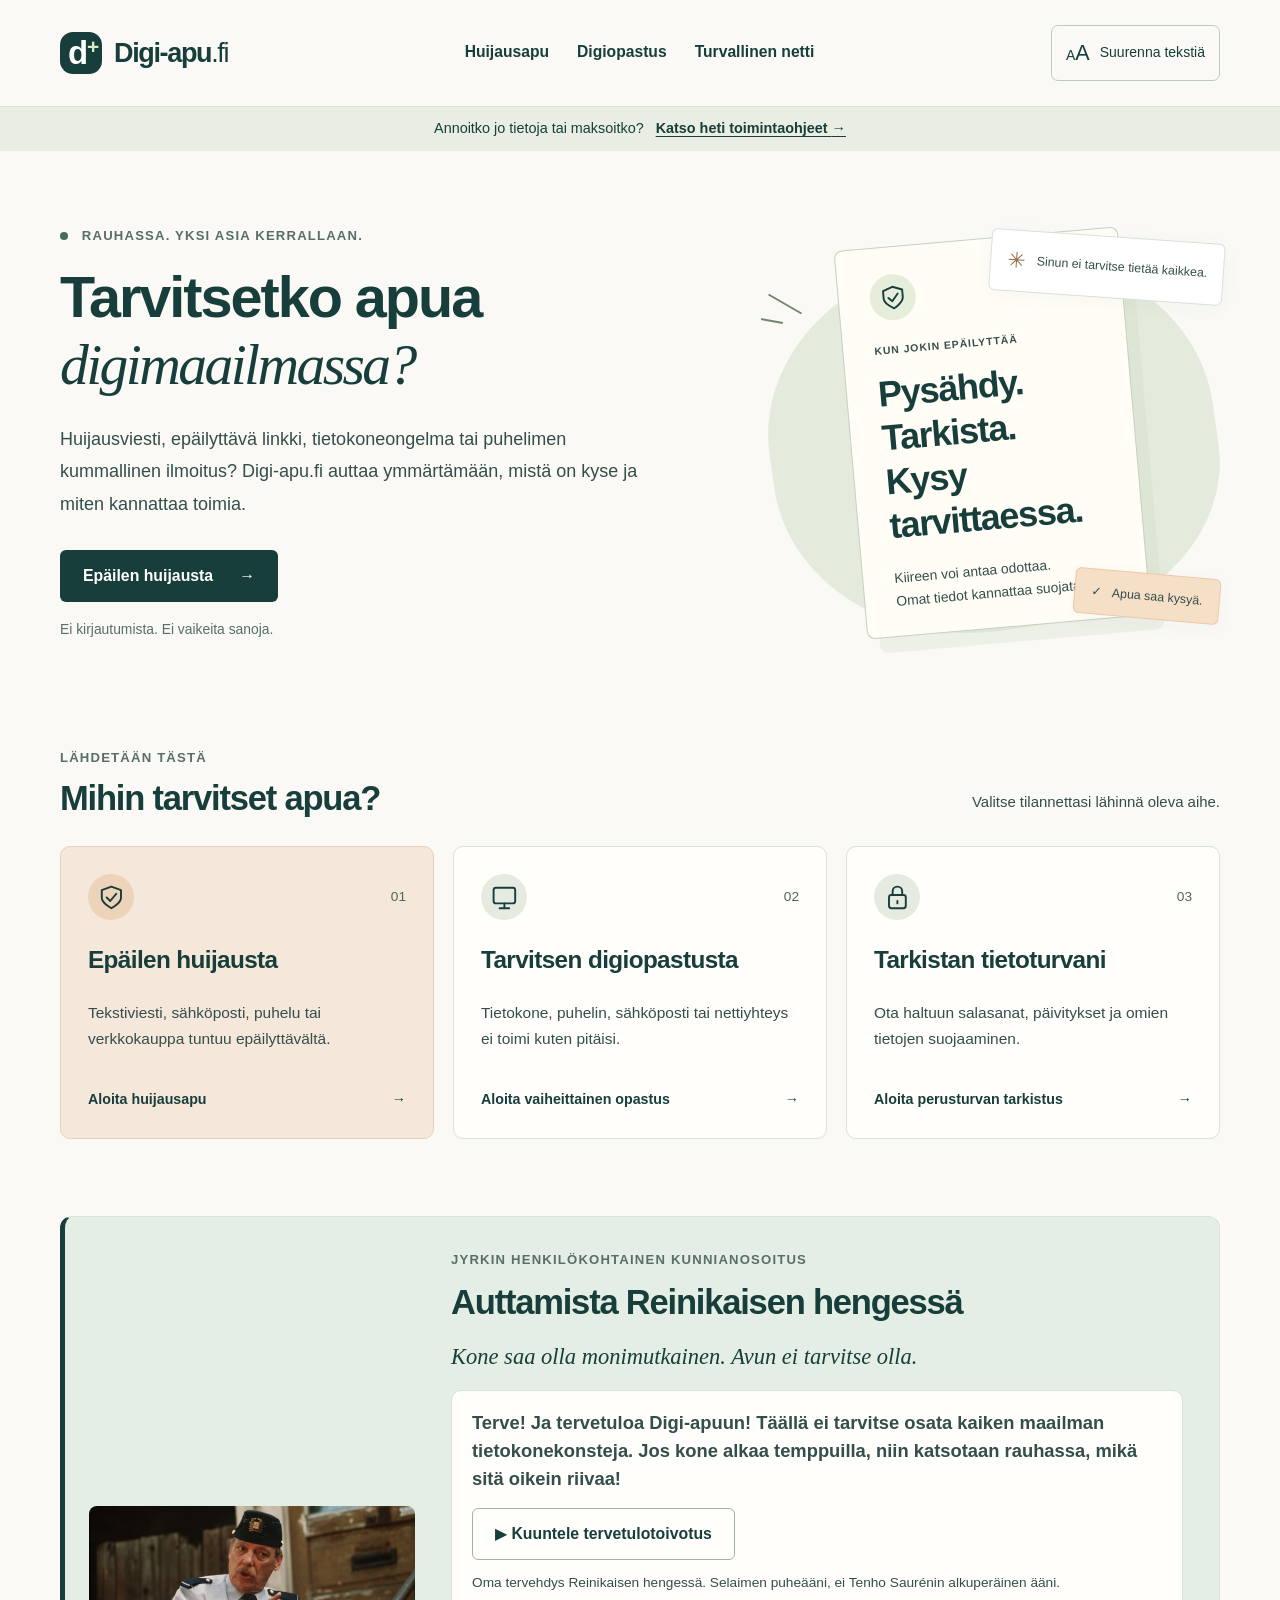
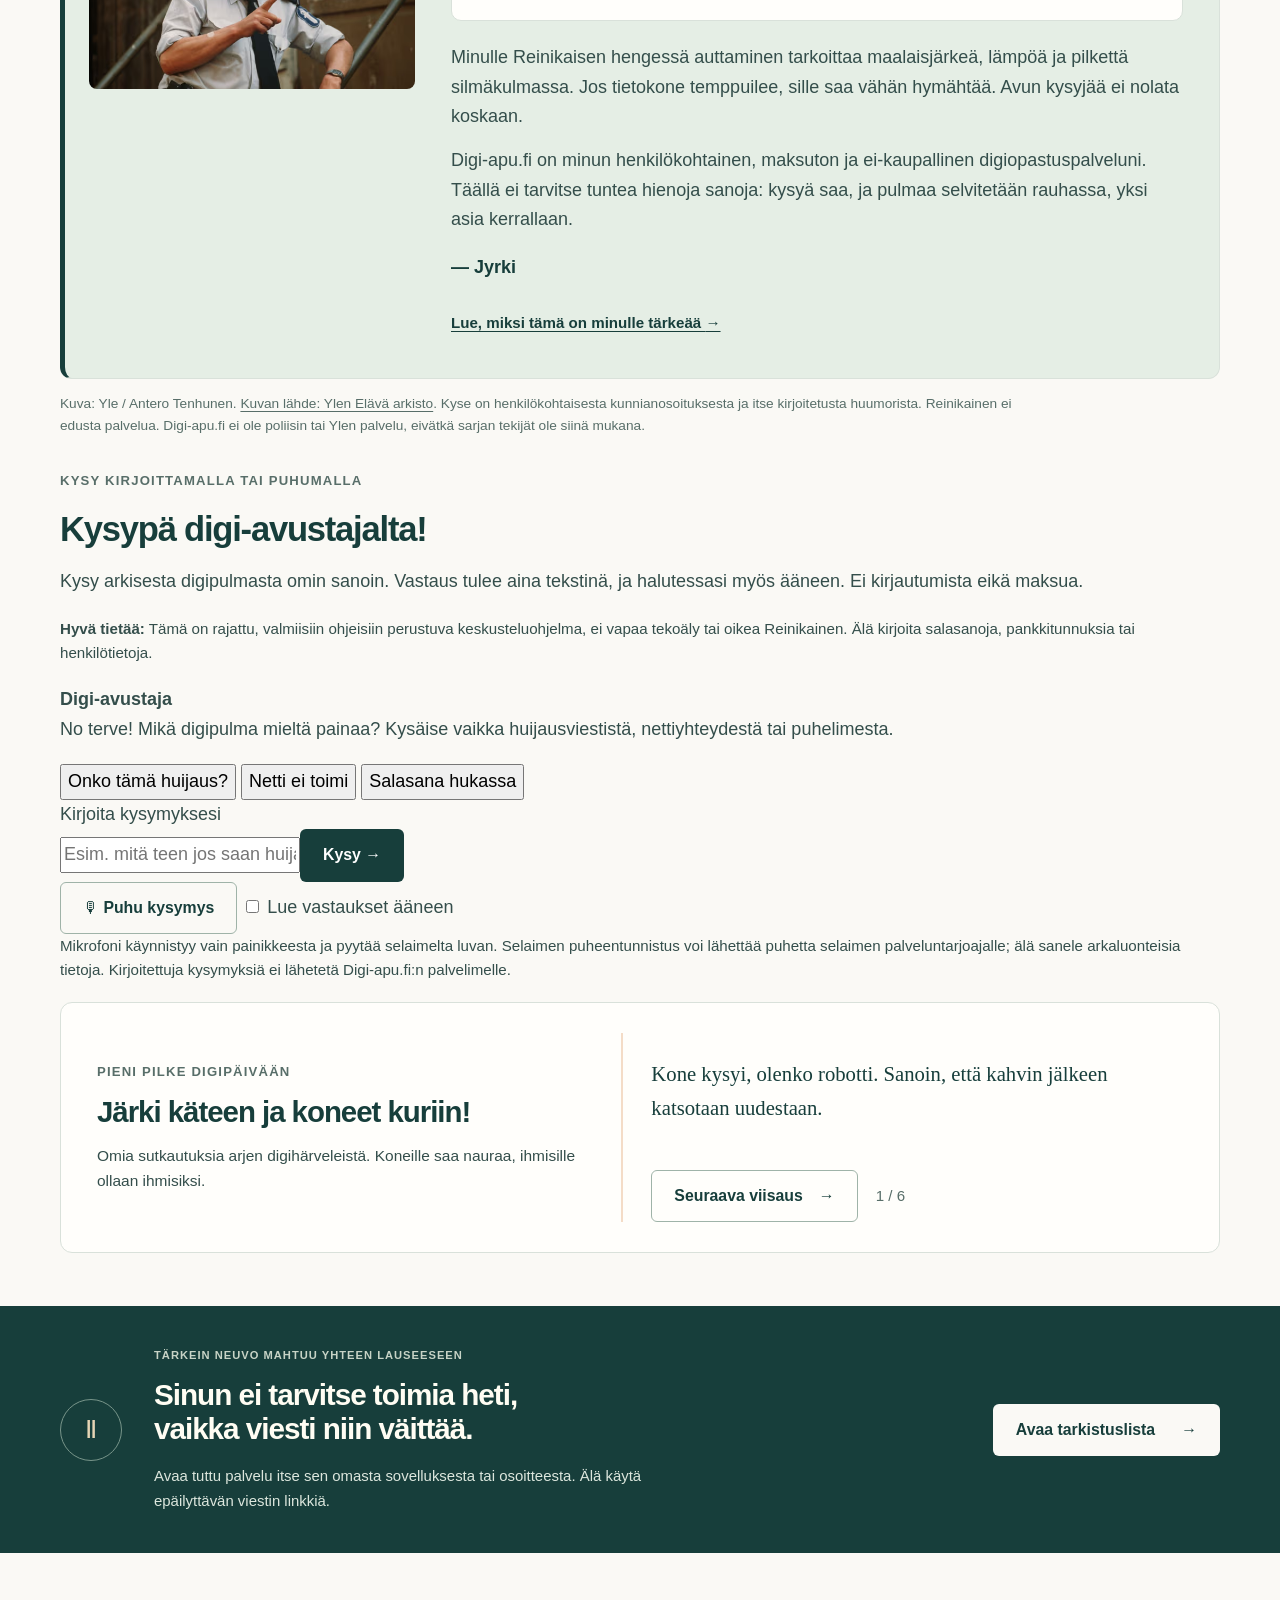
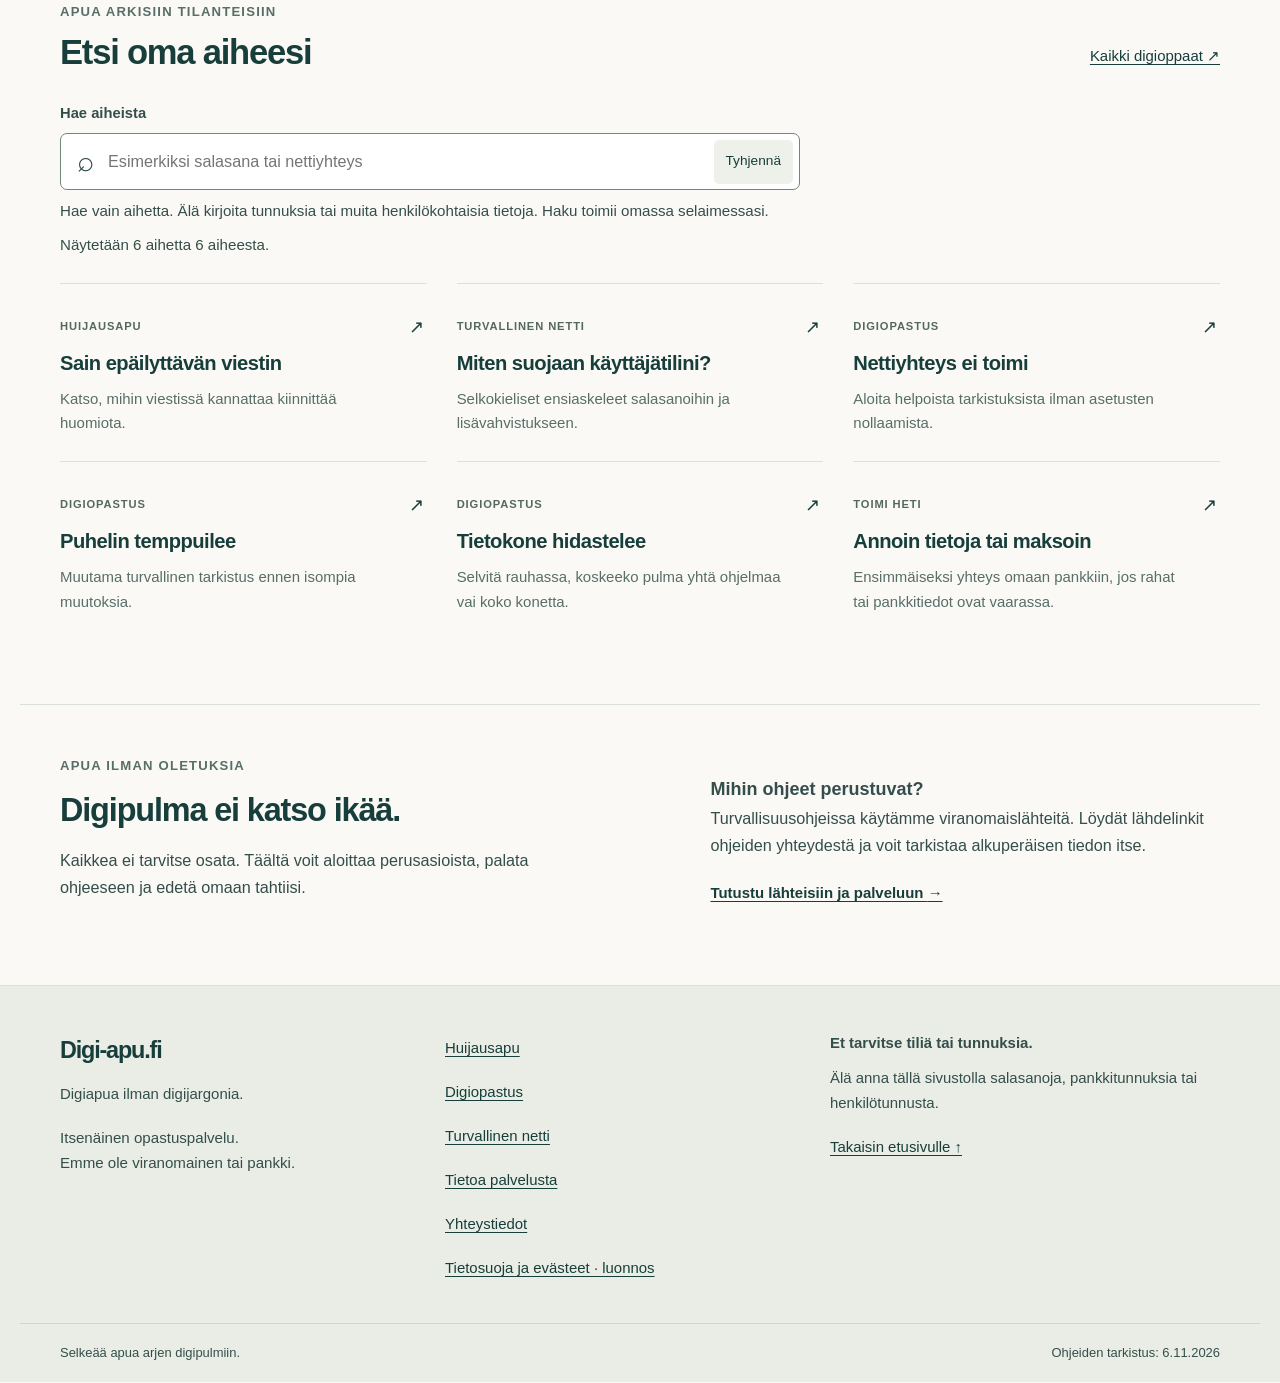
==== site/index.html @ 7b72163b "Add accessible conversation area with voice opt-in and privacy warnings" ====
<!doctype html>
<html lang="fi"><head><meta charset="utf-8"><meta name="viewport" content="width=device-width,initial-scale=1">
<title>Digiapua ilman digijargonia · Digi-apu.fi</title><meta name="description" content="Selkeää apua huijausviesteihin, tietokoneen ja puhelimen pulmiin sekä turvalliseen netinkäyttöön.">
<meta name="referrer" content="no-referrer"><link rel="icon" href="assets/favicon.svg" type="image/svg+xml">
<link rel="stylesheet" href="assets/styles.css?v=9bdbaa25be"><link rel="stylesheet" href="assets/reinikainen.css?v=3"><script src="assets/app.js?v=ad53ecd3b7" defer></script><script src="assets/wisdom.js?v=1" defer></script><script src="assets/reinikainen-voice.js?v=1" defer></script><script src="assets/reinikainen-chat.js?v=1" defer></script></head>
<body><a class="skip" href="#sisalto">Siirry sisältöön</a>
<header class="header"><div class="wrap header-inner"><a class="brand" href="index.html" aria-label="Digi-apu.fi, etusivu"><span class="brand-mark" aria-hidden="true">d<span>+</span></span><span>Digi-apu<span class="brand-domain">.fi</span></span></a><nav class="main-nav" aria-label="Päävalikko"><a href="huijausapu.html">Huijausapu</a><a href="digiopastus.html">Digiopastus</a><a href="turvallinen-netti.html">Turvallinen netti</a></nav><button class="text-size" id="text-size" type="button" aria-pressed="false" hidden><span aria-hidden="true">A<span class="big-a">A</span></span> Suurenna tekstiä</button></div></header>
<div class="urgent"><div class="wrap">Annoitko jo tietoja tai maksoitko? <a href="huijausapu.html#jo-tapahtui">Katso heti toimintaohjeet <span aria-hidden="true">→</span></a></div></div>
<main id="sisalto" tabindex="-1"><section class="hero wrap"><div class="hero-copy"><p class="eyebrow"><span class="dot"></span> Rauhassa. Yksi asia kerrallaan.</p><h1>Tarvitsetko apua<br><span>digimaailmassa?</span></h1><p class="lead">Huijausviesti, epäilyttävä linkki, tietokoneongelma tai puhelimen kummallinen ilmoitus? Digi-apu.fi auttaa ymmärtämään, mistä on kyse ja miten kannattaa toimia.</p><a class="button primary" href="huijausapu.html#opastus">Epäilen huijausta <span aria-hidden="true">→</span></a><p class="hero-foot">Ei kirjautumista. Ei vaikeita sanoja.</p></div><aside class="hero-art" aria-label="Kolme muistettavaa asiaa epäilyttävässä tilanteessa"><span class="art-line line-one" aria-hidden="true"></span><span class="art-line line-two" aria-hidden="true"></span><div class="note-top"><span class="note-icon" aria-hidden="true">✳</span> Sinun ei tarvitse tietää kaikkea.</div><div class="calm-card"><span class="circle-icon"><svg aria-hidden="true" viewBox="0 0 24 24" fill="none" stroke="currentColor" stroke-width="1.6" stroke-linecap="round" stroke-linejoin="round"><path d="M12 3 4 6v6c0 5 8 9 8 9s8-4 8-9V6l-8-3Z"/><path d="m8 12 3 3 5-6"/></svg></span><p class="small caps">Kun jokin epäilyttää</p><h2>Pysähdy.<br>Tarkista.<br>Kysy tarvittaessa.</h2><p>Kiireen voi antaa odottaa.<br>Omat tiedot kannattaa suojata.</p></div><div class="note-bottom"><span aria-hidden="true">✓</span> Apua saa kysyä.</div></aside></section>
<section class="section wrap" aria-labelledby="mista"><div class="section-heading"><div><p class="eyebrow">Lähdetään tästä</p><h2 id="mista">Mihin tarvitset apua?</h2></div><p>Valitse tilannettasi lähinnä oleva aihe.</p></div><div class="paths">
<a class="path path-scam" href="huijausapu.html#opastus"><div class="path-top"><span class="path-icon"><svg aria-hidden="true" viewBox="0 0 24 24" fill="none" stroke="currentColor" stroke-width="1.6" stroke-linecap="round" stroke-linejoin="round"><path d="M12 3 4 6v6c0 5 8 9 8 9s8-4 8-9V6l-8-3Z"/><path d="m8 12 3 3 5-6"/></svg></span><span class="path-number">01</span></div><h3>Epäilen huijausta</h3><p>Tekstiviesti, sähköposti, puhelu tai verkkokauppa tuntuu epäilyttävältä.</p><span class="path-link">Aloita huijausapu <span aria-hidden="true">→</span></span></a>
<a class="path" href="digiopastus.html#opastus"><div class="path-top"><span class="path-icon"><svg aria-hidden="true" viewBox="0 0 24 24" fill="none" stroke="currentColor" stroke-width="1.6" stroke-linecap="round" stroke-linejoin="round"><rect x="3" y="4" width="18" height="13" rx="2"/><path d="M8 21h8m-4-4v4"/></svg></span><span class="path-number">02</span></div><h3>Tarvitsen digiopastusta</h3><p>Tietokone, puhelin, sähköposti tai nettiyhteys ei toimi kuten pitäisi.</p><span class="path-link">Aloita vaiheittainen opastus <span aria-hidden="true">→</span></span></a>
<a class="path" href="turvallinen-netti.html#opastus"><div class="path-top"><span class="path-icon"><svg aria-hidden="true" viewBox="0 0 24 24" fill="none" stroke="currentColor" stroke-width="1.6" stroke-linecap="round" stroke-linejoin="round"><rect x="5" y="10" width="14" height="11" rx="2"/><path d="M8 10V7a4 4 0 0 1 8 0v3m-4 5v2"/></svg></span><span class="path-number">03</span></div><h3>Tarkistan tietoturvani</h3><p>Ota haltuun salasanat, päivitykset ja omien tietojen suojaaminen.</p><span class="path-link">Aloita perusturvan tarkistus <span aria-hidden="true">→</span></span></a></div></section>
<section class="wrap tribute" id="reinikainen" aria-labelledby="reinikainen-kortti">
<div class="tribute-card"><a class="tribute-photo" href="tietoa.html#reinikaisen-hengessa"><img src="assets/reinikainen.avif" alt="Tenho Saurén konstaapeli Reinikaisena poliisiasussa." width="720" height="404" loading="lazy" decoding="async"></a><div class="tribute-copy">
<p class="eyebrow">Jyrkin henkilökohtainen kunnianosoitus</p>
<h2 id="reinikainen-kortti">Auttamista Reinikaisen hengessä</h2>
<p class="tribute-lead">Kone saa olla monimutkainen. Avun ei tarvitse olla.</p>
<div class="tribute-voice" aria-label="Tervetulotoivotuksen kuuntelu">
<p class="tribute-voice-script" id="reinikainen-tervetuloa-teksti">Terve! Ja tervetuloa Digi-apuun! Täällä ei tarvitse osata kaiken maailman tietokonekonsteja. Jos kone alkaa temppuilla, niin katsotaan rauhassa, mikä sitä oikein riivaa!</p>
<div class="tribute-voice-controls"><button class="button secondary" id="reinikainen-voice-toggle" type="button">▶ Kuuntele tervetulotoivotus</button><label class="tribute-voice-choice" id="reinikainen-voice-choice-label" for="reinikainen-voice-choice" hidden>Ääni <select id="reinikainen-voice-choice" aria-label="Valitse suomenkielinen ääni"></select></label></div>
<p class="small" id="reinikainen-voice-note">Oma tervehdys Reinikaisen hengessä. Selaimen puheääni, ei Tenho Saurénin alkuperäinen ääni.</p>
<p class="small" id="reinikainen-voice-status" role="status" aria-live="polite"></p>
</div>
<p>Minulle Reinikaisen hengessä auttaminen tarkoittaa maalaisjärkeä, lämpöä ja pilkettä silmäkulmassa. Jos tietokone temppuilee, sille saa vähän hymähtää. Avun kysyjää ei nolata koskaan.</p>
<p>Digi-apu.fi on minun henkilökohtainen, maksuton ja ei-kaupallinen digiopastuspalveluni. Täällä ei tarvitse tuntea hienoja sanoja: kysyä saa, ja pulmaa selvitetään rauhassa, yksi asia kerrallaan.</p>
<p class="tribute-signature">— Jyrki</p>
<a class="tribute-link" href="tietoa.html#reinikaisen-hengessa">Lue, miksi tämä on minulle tärkeää <span aria-hidden="true">→</span></a>
</div></div>
<p class="tribute-credit">Kuva: Yle / Antero Tenhunen. <a href="https://yle.fi/a/20-272660" rel="noreferrer">Kuvan lähde: Ylen Elävä arkisto</a>. Kyse on henkilökohtaisesta kunnianosoituksesta ja itse kirjoitetusta huumorista. Reinikainen ei edusta palvelua. Digi-apu.fi ei ole poliisin tai Ylen palvelu, eivätkä sarjan tekijät ole siinä mukana.</p>
</section>
<section class="wrap reinikainen-chat-section" id="reinikainen-chat" aria-labelledby="reinikainen-chat-title">
<div class="reinikainen-chat-card">
<p class="eyebrow">Kysy kirjoittamalla tai puhumalla</p>
<h2 id="reinikainen-chat-title">Kysypä digi-avustajalta!</h2>
<p>Kysy arkisesta digipulmasta omin sanoin. Vastaus tulee aina tekstinä, ja halutessasi myös ääneen. Ei kirjautumista eikä maksua.</p>
<p class="small"><strong>Hyvä tietää:</strong> Tämä on rajattu, valmiisiin ohjeisiin perustuva keskusteluohjelma, ei vapaa tekoäly tai oikea Reinikainen. Älä kirjoita salasanoja, pankkitunnuksia tai henkilötietoja.</p>
<div class="reinikainen-chat-log" id="reinikainen-chat-log" role="log" aria-label="Keskustelu" aria-live="polite" aria-relevant="additions text">
<div class="reinikainen-chat-message helper"><strong>Digi-avustaja</strong><p>No terve! Mikä digipulma mieltä painaa? Kysäise vaikka huijausviestistä, nettiyhteydestä tai puhelimesta.</p></div>
</div>
<div class="reinikainen-chat-examples" aria-label="Esimerkkikysymykset">
<button type="button" data-reinikainen-example="Onko tämä Digi-apu huijaus?">Onko tämä huijaus?</button>
<button type="button" data-reinikainen-example="Netti ei toimi">Netti ei toimi</button>
<button type="button" data-reinikainen-example="Unohdin salasanani">Salasana hukassa</button>
</div>
<form class="reinikainen-chat-form">
<label for="reinikainen-chat-input">Kirjoita kysymyksesi</label>
<div class="reinikainen-chat-input-row"><input id="reinikainen-chat-input" type="text" maxlength="300" autocomplete="off" placeholder="Esim. mitä teen jos saan huijausviestin?" required><button type="submit" class="button primary">Kysy →</button></div>
</form>
<div class="reinikainen-chat-settings">
<button id="reinikainen-chat-mic" class="button secondary" type="button" hidden>🎙 Puhu kysymys</button>
<label><input id="reinikainen-chat-voice" type="checkbox"> Lue vastaukset ääneen</label>
</div>
<p class="small">Mikrofoni käynnistyy vain painikkeesta ja pyytää selaimelta luvan. Selaimen puheentunnistus voi lähettää puhetta selaimen palveluntarjoajalle; älä sanele arkaluonteisia tietoja. Kirjoitettuja kysymyksiä ei lähetetä Digi-apu.fi:n palvelimelle.</p>
<p class="small" id="reinikainen-chat-status" role="status" aria-live="polite"></p>
</div></section>
<section class="wrap wisdom" aria-labelledby="viisaus-otsikko">
<div class="wisdom-card"><div class="wisdom-intro"><p class="eyebrow">Pieni pilke digipäivään</p>
<h2 id="viisaus-otsikko">Järki käteen ja koneet kuriin!</h2>
<p>Omia sutkautuksia arjen digihärveleistä. Koneille saa nauraa, ihmisille ollaan ihmisiksi.</p></div>
<div class="wisdom-content"><div class="wisdom-quote" aria-live="polite" aria-atomic="true"><p id="it-wisdom">Kone kysyi, olenko robotti. Sanoin, että kahvin jälkeen katsotaan uudestaan.</p></div>
<div class="wisdom-controls"><button class="button secondary" id="next-wisdom" type="button" hidden>Seuraava viisaus <span aria-hidden="true">→</span></button><span class="small" id="wisdom-count" aria-hidden="true" hidden></span></div>
</div></div></section>
<section class="pause-band"><div class="wrap pause-inner"><div class="pause-symbol" aria-hidden="true">Ⅱ</div><div><p class="eyebrow">Tärkein neuvo mahtuu yhteen lauseeseen</p><h2>Sinun ei tarvitse toimia heti,<br>vaikka viesti niin väittää.</h2><p>Avaa tuttu palvelu itse sen omasta sovelluksesta tai osoitteesta. Älä käytä epäilyttävän viestin linkkiä.</p></div><a href="huijausapu.html#tarkistuslista" class="button light">Avaa tarkistuslista <span aria-hidden="true">→</span></a></div></section>
<section class="section wrap" aria-labelledby="aihehaku"><div class="section-heading"><div><p class="eyebrow">Apua arkisiin tilanteisiin</p><h2 id="aihehaku">Etsi oma aiheesi</h2></div><a href="digiopastus.html#opastus">Kaikki digioppaat <span aria-hidden="true">↗</span></a></div><div class="topic-search" hidden><label for="topic-search">Hae aiheista</label><div class="search-line"><span aria-hidden="true">⌕</span><input id="topic-search" type="search" maxlength="80" placeholder="Esimerkiksi salasana tai nettiyhteys" autocomplete="off" aria-describedby="search-help"><button id="clear-search" type="button">Tyhjennä</button></div><p id="search-help" class="small">Hae vain aihetta. Älä kirjoita tunnuksia tai muita henkilökohtaisia tietoja. Haku toimii omassa selaimessasi.</p><p id="search-status" role="status" class="small"></p></div><div class="topic-grid" id="topics">
<a class="topic" data-keywords="huijaus tekstiviesti sms paketti posti sähköposti linkki pankki" href="huijausapu.html#viestit"><span class="topic-tag">Huijausapu</span><h3>Sain epäilyttävän viestin</h3><p>Katso, mihin viestissä kannattaa kiinnittää huomiota.</p><span aria-hidden="true">↗</span></a>
<a class="topic" data-keywords="salasana salasanoja tunnus kirjautuminen salasanojen kaksivaiheinen" href="turvallinen-netti.html#salasanat"><span class="topic-tag">Turvallinen netti</span><h3>Miten suojaan käyttäjätilini?</h3><p>Selkokieliset ensiaskeleet salasanoihin ja lisävahvistukseen.</p><span aria-hidden="true">↗</span></a>
<a class="topic" data-keywords="netti wifi wlan reititin internet yhteys yhteydet" href="digiopastus.html#netti"><span class="topic-tag">Digiopastus</span><h3>Nettiyhteys ei toimi</h3><p>Aloita helpoista tarkistuksista ilman asetusten nollaamista.</p><span aria-hidden="true">↗</span></a>
<a class="topic" data-keywords="android puhelin kännykkä akku ilmoitus ilmoitukset" href="digiopastus.html#android"><span class="topic-tag">Digiopastus</span><h3>Puhelin temppuilee</h3><p>Muutama turvallinen tarkistus ennen isompia muutoksia.</p><span aria-hidden="true">↗</span></a>
<a class="topic" data-keywords="windows tietokone kannettava hidas jumissa ongelma" href="digiopastus.html#windows"><span class="topic-tag">Digiopastus</span><h3>Tietokone hidastelee</h3><p>Selvitä rauhassa, koskeeko pulma yhtä ohjelmaa vai koko konetta.</p><span aria-hidden="true">↗</span></a>
<a class="topic" data-keywords="huijattu uhri maksu rahat pankkitunnukset rikosilmoitus" href="huijausapu.html#jo-tapahtui"><span class="topic-tag">Toimi heti</span><h3>Annoin tietoja tai maksoin</h3><p>Ensimmäiseksi yhteys omaan pankkiin, jos rahat tai pankkitiedot ovat vaarassa.</p><span aria-hidden="true">↗</span></a></div><div id="no-results" class="empty" hidden><h3>Aihetta ei löytynyt.</h3><p>Kokeile lyhyempää sanaa, kuten ”netti”, tai <a href="digiopastus.html#opastus">selaa digioppaita</a>.</p></div></section>
<section class="wrap reassurance"><div><span class="eyebrow">Apua ilman oletuksia</span><h2>Digipulma ei katso ikää.</h2><p>Kaikkea ei tarvitse osata. Täältä voit aloittaa perusasioista, palata ohjeeseen ja edetä omaan tahtiisi.</p></div><div><strong>Mihin ohjeet perustuvat?</strong><p>Turvallisuusohjeissa käytämme viranomaislähteitä. Löydät lähdelinkit ohjeiden yhteydestä ja voit tarkistaa alkuperäisen tiedon itse.</p><a href="tietoa.html#lahteet">Tutustu lähteisiin ja palveluun <span aria-hidden="true">→</span></a></div></section></main>
<footer class="footer"><div class="wrap footer-grid"><div><a class="brand footer-brand" href="index.html">Digi-apu.fi</a><p>Digiapua ilman digijargonia.</p><p class="small">Itsenäinen opastuspalvelu.<br>Emme ole viranomainen tai pankki.</p></div><nav aria-label="Alatunniste"><a href="huijausapu.html">Huijausapu</a><a href="digiopastus.html">Digiopastus</a><a href="turvallinen-netti.html">Turvallinen netti</a><a href="tietoa.html">Tietoa palvelusta</a><a href="yhteystiedot.html">Yhteystiedot</a><a href="tietosuoja.html">Tietosuoja ja evästeet · luonnos</a></nav><div class="footer-note"><strong>Et tarvitse tiliä tai tunnuksia.</strong><p>Älä anna tällä sivustolla salasanoja, pankkitunnuksia tai henkilötunnusta.</p><a href="index.html">Takaisin etusivulle ↑</a></div></div><div class="wrap footer-bottom">Selkeää apua arjen digipulmiin. <span>Ohjeiden tarkistus: 6.11.2026</span></div></footer>
<p class="sr-only" id="size-status" role="status"></p></body></html>
---- site/assets/styles.css ----
/* Local assets only. No web fonts, trackers or external stylesheets. */
:root{--ink:#173e3b;--text:#344e4b;--muted:#586e69;--paper:#faf9f5;--white:#fff;--line:#d9e1da;--mint:#e5eee5;--orange:#f4dcc7;--focus:#a44215;font-family:"Segoe UI",Arial,sans-serif;color:var(--text);background:var(--paper);font-size:18px;line-height:1.65;font-synthesis:none}
*{box-sizing:border-box}body{margin:0}a{color:var(--ink);text-underline-offset:.22em}a:hover{text-decoration-thickness:2px}button,input{font:inherit}button,a,input,summary{-webkit-tap-highlight-color:transparent}button{cursor:pointer}button:disabled{cursor:default}svg{width:1.6rem;height:1.6rem;vertical-align:middle}h1,h2,h3,p{margin-top:0}h1,h2,h3{color:var(--ink);line-height:1.15;letter-spacing:-.035em}h1{font-size:clamp(2.5rem,4.5vw,3.7rem);font-weight:650;margin-bottom:1.4rem}h2{font-size:clamp(1.65rem,2.7vw,2.25rem);font-weight:630;margin-bottom:1rem}h3{font-size:1.28rem;font-weight:650;letter-spacing:-.025em}p{margin-bottom:1.1rem}li+li{margin-top:.65rem}ol,ul{padding-left:1.4rem}strong{font-weight:650}[hidden]{display:none!important}.wrap{max-width:1240px;margin-inline:auto;padding-inline:40px}.small{font-size:.84rem;line-height:1.6}.sr-only{position:absolute!important;width:1px;height:1px;overflow:hidden;clip-path:inset(50%);white-space:nowrap}.skip{position:fixed;left:20px;top:-120px;z-index:20;padding:12px 24px;background:var(--ink);color:white}.skip:focus{top:12px}:focus-visible{outline:3px solid var(--focus);outline-offset:5px;border-radius:3px}.header{background:var(--paper);border-bottom:1px solid var(--line)}.header-inner{min-height:106px;display:flex;align-items:center;justify-content:space-between;gap:28px}.brand{display:inline-flex;align-items:center;gap:12px;color:var(--ink);text-decoration:none;white-space:nowrap;font-size:1.5rem;letter-spacing:-.05em;font-weight:750}.brand-domain{font-weight:450}.brand-mark{width:42px;height:42px;display:grid;place-items:center;background:var(--ink);color:white;font-size:33px;line-height:1;border-radius:13px;position:relative;padding-right:7px}.brand-mark span{position:absolute;right:4px;top:4px;font-size:21px;color:#d9e9c4}.main-nav{display:flex;gap:28px;align-items:center}.main-nav a{font-size:.87rem;font-weight:600;text-decoration:none;padding:12px 0;border-bottom:2px solid transparent}.main-nav a:hover,.main-nav a[aria-current]{border-color:var(--ink)}.text-size{display:inline-flex;align-items:center;gap:10px;color:var(--ink);border:1px solid #bccbc2;background:transparent;border-radius:7px;padding:9px 14px;font-size:.78rem;min-height:46px;white-space:nowrap}.big-a{font-size:1.2rem}.text-size[aria-pressed=true]{background:var(--mint);border-color:var(--ink)}.urgent{background:#e9ede3;color:var(--ink);font-size:.8rem;padding:10px 0;text-align:center}.urgent a{font-weight:650;margin-left:8px}.hero{display:grid;grid-template-columns:1.4fr 1fr;gap:70px;align-items:center;padding-top:74px;padding-bottom:58px}.eyebrow{font-size:.73rem;letter-spacing:.09em;text-transform:uppercase;font-weight:700;color:var(--muted);margin-bottom:18px}.dot{display:inline-block;width:8px;height:8px;border-radius:50%;background:#47705a;margin-right:9px}.hero h1 span{font-family:Georgia,"Times New Roman",serif;font-weight:400;font-style:italic;letter-spacing:-.045em}.lead{font-size:1.06rem;max-width:650px;line-height:1.8}.hero .lead{font-size:1rem;max-width:590px}.button{display:inline-flex;align-items:center;justify-content:center;gap:26px;padding:14px 22px;min-height:52px;border-radius:6px;text-decoration:none;font-size:.88rem;font-weight:650;border:1px solid transparent;line-height:1.4}.primary{background:var(--ink);color:white}.primary:hover{background:#28524c}.secondary{background:transparent;color:var(--ink);border-color:#9fb3a8}.secondary:hover{background:var(--mint)}.light{background:var(--paper);color:var(--ink)}.hero .button{margin-top:10px}.hero-foot{font-size:.77rem;color:var(--muted);margin:16px 0 0}.hero-art{position:relative;min-height:410px;display:flex;align-items:center;justify-content:center}.hero-art:before{content:"";position:absolute;inset:26px 4px 8px;background:#e4ebdc;border-radius:45% 48% 41% 46%;transform:rotate(-8deg)}.calm-card{position:relative;width:285px;border:1px solid #c5d1c2;background:#fffdf5;padding:27px 31px 24px;border-radius:8px;transform:rotate(-5deg);box-shadow:12px 15px 0 #cbd8c34a}.calm-card h2{font-size:2rem;letter-spacing:-.035em;line-height:1.23;margin-bottom:18px}.calm-card p:last-child{font-size:.77rem;margin-bottom:0}.circle-icon{display:grid;place-items:center;width:46px;height:46px;border-radius:50%;background:#e6eddb;color:var(--ink);margin-bottom:22px}.caps{text-transform:uppercase;letter-spacing:.09em;font-size:.58rem;font-weight:700;margin-bottom:12px}.note-top,.note-bottom{position:absolute;z-index:2;border-radius:6px;padding:12px 16px;background:white;border:1px solid var(--line);font-size:.69rem;box-shadow:0 4px 20px #173e3b08}.note-top{top:8px;right:-4px;transform:rotate(4deg)}.note-icon{color:#997047;font-size:1.2rem;vertical-align:middle;margin-right:8px}.note-bottom{right:0;bottom:18px;background:#f5dfc6;transform:rotate(5deg);border-color:#ebc9a8}.note-bottom span{margin-right:8px}.art-line{position:absolute;width:38px;border-top:2px solid #72866c;z-index:2}.line-one{left:0;top:75px;transform:rotate(30deg)}.line-two{left:-5px;top:92px;transform:rotate(10deg);width:22px}.section{padding-block:48px 65px}.section-heading{display:flex;justify-content:space-between;align-items:flex-end;gap:30px;margin-bottom:28px}.section-heading .eyebrow{margin-bottom:10px}.section-heading h2{margin:0}.section-heading>p,.section-heading>a{font-size:.83rem;margin:0 0 4px}.paths{display:grid;grid-template-columns:repeat(3,minmax(0,1fr));gap:19px}.path{border:1px solid var(--line);border-radius:10px;background:#fffefb;display:flex;flex-direction:column;padding:27px;text-decoration:none;transition:background .15s}.path:hover{background:#eef1e9}.path-scam{background:#f5e7da;border-color:#e7d1be}.path-scam:hover{background:#f0ddcb}.path-top{display:flex;align-items:center;justify-content:space-between;margin-bottom:25px}.path-icon{width:46px;height:46px;border-radius:50%;background:#e5ebe1;display:grid;place-items:center}.path-scam .path-icon{background:#edd3ba}.path-number{color:#66756b;font-size:.76rem;font-variant-numeric:tabular-nums}.path h3{font-size:1.35rem;max-width:280px;line-height:1.25}.path p{font-size:.86rem;color:var(--text);line-height:1.7}.path-link{display:flex;justify-content:space-between;align-items:center;gap:12px;font-size:.79rem;font-weight:650;margin-top:auto;padding-top:15px}.pause-band{background:var(--ink);color:#dce6dd;margin-top:5px}.pause-inner{display:flex;align-items:center;gap:32px;padding-block:40px}.pause-symbol{border:1px solid #78958a;border-radius:50%;width:62px;height:62px;display:grid;place-items:center;flex-shrink:0;font-size:1.4rem;color:#e6d5b5}.pause-inner h2{font-size:1.65rem;color:#fffdf3}.pause-inner .eyebrow{color:#c7d3c6;margin-bottom:13px;font-size:.62rem}.pause-inner p:last-child{font-size:.83rem;max-width:560px;margin:0}.pause-inner .button{margin-left:auto;white-space:nowrap}.topic-search{margin-bottom:26px;max-width:740px}.topic-search label{display:block;font-size:.82rem;font-weight:650;margin-bottom:8px}.search-line{display:flex;gap:12px;align-items:center;background:white;border:1px solid #9fb3a8;border-radius:7px;padding:4px 6px 4px 16px}.search-line>span{font-size:1.6rem}.search-line input{width:100%;min-width:0;background:transparent;border:0;min-height:46px;color:var(--ink);font-size:.9rem}.search-line button{border:0;background:#edf1e9;color:var(--ink);min-height:44px;border-radius:5px;padding:8px 12px;font-size:.76rem}.topic-search .small{margin:9px 0 0}.topic-grid{display:grid;grid-template-columns:repeat(3,minmax(0,1fr));gap:0 30px}.topic{padding:26px 30px 25px 0;border-top:1px solid var(--line);text-decoration:none;position:relative}.topic>span:last-child{position:absolute;right:3px;top:29px}.topic h3{font-size:1.12rem;line-height:1.35;margin:10px 0}.topic:hover h3{text-decoration:underline;text-underline-offset:.2em}.topic p{font-size:.83rem;color:var(--muted);margin:0}.topic-tag{font-size:.62rem;font-weight:700;letter-spacing:.08em;text-transform:uppercase;color:#53695f}.reassurance{display:grid;grid-template-columns:1.1fr 1fr;gap:90px;border-top:1px solid var(--line);padding-block:45px 65px}.reassurance h2{font-size:1.8rem;margin-top:12px}.reassurance p{font-size:.9rem;max-width:500px}.reassurance a{font-size:.83rem;font-weight:600}.reassurance>div:last-child{padding-top:25px}.footer{background:#e9ede5;border-top:1px solid var(--line);padding-top:45px;font-size:.83rem}.footer-grid{display:grid;grid-template-columns:1fr 1fr 1.2fr;gap:60px;padding-bottom:36px}.footer-brand{font-size:1.3rem;margin-bottom:12px}.footer nav{display:flex;flex-direction:column;align-items:flex-start;gap:8px}.footer nav a{padding-block:5px;min-height:36px}.footer-note p{margin-top:10px}.footer-bottom{border-top:1px solid #cdd7ca;display:flex;justify-content:space-between;gap:20px;font-size:.72rem;padding-block:18px}.breadcrumbs{display:flex;gap:12px;flex-wrap:wrap;font-size:.76rem;padding-top:24px}.page-intro{padding-block:52px 35px}.page-intro h1{max-width:900px;font-size:clamp(2.1rem,4vw,3.1rem)}.page-intro .lead{max-width:780px;margin-bottom:0}.content-layout{display:grid;grid-template-columns:230px minmax(0,1fr);gap:60px;padding-bottom:70px}.side-nav{display:flex;flex-direction:column;align-items:flex-start;gap:12px;border-top:1px solid var(--line);padding-top:24px;font-size:.84rem;height:fit-content;position:sticky;top:20px}.side-nav a{padding:5px 0;min-height:34px}.article{max-width:830px}.article section{scroll-margin-top:28px;padding-top:25px;margin-bottom:24px}.article section+section{border-top:1px solid var(--line)}.article h2{font-size:1.7rem}.article h3{font-size:1.2rem;margin-top:26px}.article p,.article li{font-size:.96rem}.article .small{font-size:.81rem}.checklist{border:1px solid var(--line);border-radius:8px;background:#fffefa;overflow:hidden}.check-item{display:flex;align-items:flex-start;gap:17px;padding:20px;cursor:pointer}.check-item+.check-item{border-top:1px solid var(--line)}.check-item:hover{background:#edf2e8}.check-item input{accent-color:var(--ink);width:24px;height:24px;flex-shrink:0;margin:3px 0 0}.check-item strong{font-size:.98rem;display:block;line-height:1.45}.check-item>span>span{display:block;font-size:.84rem;margin-top:7px;line-height:1.6}.check-result{background:#e8eee2;border-left:4px solid #6c8460;padding:20px;margin:20px 0}.check-result p{font-size:.87rem;margin:8px 0 0}.check-result[data-warning=true]{background:#f7e7d7;border-color:#9e5c30}.article details{border-block-end:1px solid var(--line);padding:0 0 18px;margin:18px 0}.article summary{font-weight:650;color:var(--ink);cursor:pointer;padding:10px 0;min-height:46px}.article details p{margin-top:12px}.article .victim{background:#f5e7da;border:1px solid #e2cbb7;border-radius:8px;padding:28px;margin-top:35px}.steps{list-style:none;counter-reset:step;padding:0}.steps li{position:relative;padding-left:42px;margin-bottom:24px;counter-increment:step}.steps li:before{content:counter(step);position:absolute;left:0;top:1px;width:28px;height:28px;border-radius:50%;background:var(--ink);color:white;display:grid;place-items:center;font-size:.8rem}.steps p{margin:6px 0 0;font-size:.9rem}.sources{border-top:1px solid var(--line);margin-top:40px;padding-top:27px}.sources h2{font-size:1.25rem}.sources p,.sources li{font-size:.82rem}.sources a{overflow-wrap:anywhere}.note{background:#e9eee3;border:1px solid #d0dac8;padding:24px;border-radius:7px;margin-block:24px}.note p:last-child{margin-bottom:0}.standalone{padding-bottom:65px;margin-inline:auto}.safe-list{list-style:none;padding:0}.safe-list li{padding-left:28px;position:relative;margin-bottom:15px}.safe-list li:before{content:"✓";position:absolute;left:0;font-weight:700;color:var(--ink)}.print-sheet{border:1px solid var(--line)!important;border-radius:8px;background:white;padding:25px!important}.print-sheet .section-heading{align-items:flex-start}.print-sheet h2{margin:0}.print-only{display:none}.error-actions{display:flex;gap:15px;padding-bottom:100px}.empty{background:var(--mint);padding:25px;border-radius:8px}html.large-text{font-size:22px}
.contact-list dt{font-weight:650;color:var(--ink);margin-top:20px}.contact-list dd{margin:4px 0 16px}.article code{overflow-wrap:anywhere;font-size:.86em}
.steps{list-style:decimal;padding-left:1.5rem}.steps li{padding-left:.5rem}.steps li::marker{font-weight:700;color:var(--ink)}.steps li:before{content:none}
.path-number{color:#53645b}.search-line{border-color:#71877b}
.contact-list a{overflow-wrap:anywhere}h1{overflow-wrap:break-word;hyphens:auto}
@media(max-width:360px){.hero h1{font-size:clamp(1.85rem,10.5vw,2.55rem)!important}.large-text .hero h1{font-size:clamp(1.5rem,10.5vw,2.1rem)!important}}
@media(min-width:1500px){.hero{padding-top:88px;padding-bottom:75px}}
@media(max-width:1100px){.main-nav{gap:16px}.header-inner{gap:15px}.text-size{font-size:.72rem;padding:8px}.hero{gap:35px}.note-top{right:-12px;font-size:.63rem}.pause-inner{gap:20px}.pause-inner .button{white-space:normal}.path{padding:22px}.content-layout{gap:35px;grid-template-columns:200px minmax(0,1fr)}}
@media(max-width:860px){.wrap{padding-inline:24px}.header-inner{flex-wrap:wrap;padding-block:18px;min-height:0}.brand{font-size:1.35rem}.main-nav{order:3;width:100%;justify-content:space-between;gap:10px;border-top:1px solid var(--line);padding-top:8px}.text-size{margin-left:auto}.hero{gap:25px;padding-top:45px;grid-template-columns:1.2fr 1fr}.hero-art{min-height:370px}.calm-card{width:235px;padding:24px}.calm-card h2{font-size:1.7rem}.note-top{top:0;right:-8px;max-width:200px}.section-heading{align-items:flex-start;gap:18px}.section-heading>p{max-width:220px}.path{padding:20px}.path h3{font-size:1.15rem}.path p{font-size:.82rem}.path-link{font-size:.73rem;gap:7px}.pause-inner{flex-wrap:wrap}.pause-inner>div:nth-child(2){flex:1;min-width:220px}.pause-inner .button{margin-left:82px}.topic-grid{grid-template-columns:repeat(2,minmax(0,1fr))}.reassurance{gap:40px}.footer-grid{gap:30px}.content-layout{grid-template-columns:1fr;gap:20px}.side-nav{position:static;flex-direction:row;flex-wrap:wrap;gap:8px 18px}.side-nav strong{width:100%}.article{max-width:none}.standalone{max-width:830px}.article .victim{padding:22px}.large-text .hero{grid-template-columns:1fr}.large-text .hero-art{display:none}.large-text .paths{grid-template-columns:1fr}.large-text .main-nav{flex-wrap:wrap}}
@media(max-width:600px){.wrap{padding-inline:20px}.brand{font-size:1.25rem}.brand-mark{width:36px;height:36px;font-size:28px}.text-size{gap:6px;font-size:.67rem;padding:7px 9px}.main-nav a{font-size:.78rem;min-height:44px;display:flex;align-items:center}.urgent{font-size:.73rem;text-align:left;padding-block:12px}.urgent a{display:block;margin:3px 0 0;min-height:28px}.hero{display:block;padding-top:37px;padding-bottom:26px}.hero h1{font-size:2.55rem}.hero .lead{font-size:.96rem}.hero-art{min-height:330px;margin:35px auto 0;max-width:370px}.hero-art:before{inset:10px 10px}.calm-card{width:240px;padding:22px 27px}.circle-icon{margin-bottom:16px;width:38px;height:38px}.calm-card h2{font-size:1.7rem;margin-bottom:12px}.note-top{top:3px;right:0;font-size:.6rem;padding:9px 12px}.note-bottom{bottom:6px;font-size:.65rem}.section{padding-block:35px}.section-heading{display:block;margin-bottom:24px}.section-heading>p,.section-heading>a{display:block;max-width:none;margin-top:15px}.paths{grid-template-columns:1fr;gap:14px}.path{padding:23px}.path-top{margin-bottom:17px}.path h3{font-size:1.35rem;max-width:none;margin-bottom:12px}.path p{font-size:.88rem}.path-link{font-size:.82rem;padding-top:8px}.pause-inner{display:block;padding-block:30px}.pause-symbol{width:46px;height:46px;margin-bottom:20px}.pause-inner h2{font-size:1.55rem}.pause-inner .button{margin:22px 0 0}.topic-grid{grid-template-columns:1fr}.topic{padding-block:23px}.topic h3{font-size:1.13rem}.topic-tag{font-size:.66rem}.reassurance{grid-template-columns:1fr;gap:10px;padding-block:30px 40px}.footer-grid{grid-template-columns:1fr;gap:24px}.footer-bottom{display:block}.footer-bottom span{display:block;margin-top:8px}.page-intro{padding-block:35px 23px}.page-intro h1{font-size:2.2rem}.lead{font-size:1rem}.article h2{font-size:1.55rem}.check-item{gap:12px;padding:17px 14px}.check-item strong{font-size:.94rem}.check-item>span>span{font-size:.83rem}.print-sheet{padding:20px!important}.print-sheet .button{margin-top:18px}.error-actions{flex-direction:column}.search-line{gap:8px;padding-left:10px}.search-line input{font-size:.78rem}.search-line button{font-size:.68rem;padding:7px}.large-text .hero h1{font-size:2.1rem}.large-text .main-nav a{font-size:.72rem}.large-text .text-size{white-space:normal;max-width:140px}.large-text .header-inner{gap:10px}.large-text .brand{font-size:1.05rem}}
@media(prefers-reduced-motion:reduce){*,*:before,*:after{transition:none!important;scroll-behavior:auto!important}}
@media print{html{font-size:12pt!important;background:white;color:black}body{background:white}.header,.urgent,.breadcrumbs,.side-nav,.footer,.skip,button,.sr-only{display:none!important}.wrap{padding:0;max-width:none}.content-layout{display:block}.article{max-width:none}.page-intro{padding:0 0 10pt}.page-intro h1{font-size:23pt}.article section{margin:10pt 0;padding:8pt 0;break-inside:avoid}.article h2{font-size:17pt}.article h3{font-size:13pt}.article p,.article li{font-size:11pt}a{color:black}.print-sheet{padding:15pt!important}.print-only{display:block}.article:has(.print-sheet)>section:not(.print-sheet),.article:has(.print-sheet)>.sources{display:none}.checklist{border-color:#999}.check-item{padding:10pt}.check-result{border-color:#555;background:white}.hero-art{display:none}.hero{display:block;padding-block:12pt}.paths{display:block}.path{margin-bottom:12pt}.pause-band{background:white;color:black}.pause-inner h2{color:black}.pause-symbol{display:none}.topic-grid{grid-template-columns:1fr 1fr}.topic-search{display:none!important}@page{margin:18mm}}
---- site/assets/reinikainen.css ----
.tribute{padding-block:12px 32px}
.tribute-card{display:grid;grid-template-columns:minmax(0,350px) minmax(0,1fr);align-items:center;background:var(--mint);border:1px solid var(--line);border-left:5px solid var(--ink);border-radius:12px;overflow:hidden}
.tribute-photo{display:block;margin:24px 0 24px 24px}
.tribute-photo img{display:block;width:100%;height:auto;border-radius:8px}
.tribute-credit a{color:inherit}
.tribute-copy{padding:32px 36px;max-width:940px}
.tribute-copy h2{font-size:clamp(1.65rem,2.7vw,2.15rem);margin-bottom:16px}
.tribute-copy p{margin-bottom:14px}
.tribute-copy .eyebrow{margin-bottom:12px}
.tribute-copy .tribute-lead{font-family:Georgia,"Times New Roman",serif;font-style:italic;font-size:1.25rem;color:var(--ink)}
.tribute-copy .tribute-signature{font-weight:650;color:var(--ink);margin-block:18px}
.tribute-link{display:inline-block;font-size:.84rem;font-weight:650;padding-block:10px}
.tribute-credit{margin:14px 0 0;color:var(--muted);font-size:.76rem;line-height:1.65;max-width:980px}
.wisdom{padding-block:0 48px}
.wisdom-card{display:grid;grid-template-columns:minmax(0,1fr) minmax(0,1.15fr);gap:36px;align-items:center;border:1px solid var(--line);border-radius:12px;background:#fffefb;padding:30px 36px}
.wisdom-intro .eyebrow{margin-bottom:12px}
.wisdom-intro h2{font-size:clamp(1.4rem,2.3vw,1.8rem);margin-bottom:14px;text-wrap:balance}
.wisdom-intro>p:last-child{font-size:.86rem;margin-bottom:0}
.wisdom-content{min-width:0;border-left:2px solid var(--orange);padding-left:28px}
.wisdom-quote{min-height:6.5em;display:flex;align-items:center}
.wisdom-quote p{font-family:Georgia,"Times New Roman",serif;font-size:1.15rem;line-height:1.6;color:var(--ink);margin:0}
.wisdom-controls{display:flex;align-items:center;gap:18px;flex-wrap:wrap;margin-top:20px}
.wisdom-controls .button{gap:16px;min-height:48px}
.wisdom-controls .small{font-variant-numeric:tabular-nums;color:var(--muted)}
@media(max-width:700px){.tribute-card{grid-template-columns:1fr}.tribute-photo{margin:22px 22px 0}.tribute-copy{padding:25px 22px}.tribute{padding-bottom:26px}.wisdom{padding-bottom:35px}.wisdom-card{grid-template-columns:1fr;gap:22px;padding:25px 23px}.wisdom-content{padding-left:18px}.wisdom-quote{min-height:8em}.wisdom-quote p{font-size:1.08rem}.tribute-copy .tribute-lead{font-size:1.15rem}}
@media print{.tribute,.wisdom{break-inside:avoid}.tribute-copy,.wisdom-card{padding:15pt}.tribute-credit{font-size:9pt}.wisdom-card{display:block}.wisdom-content{margin-top:15pt}.wisdom-quote{min-height:0}.wisdom-controls{display:none}}

.tribute-voice{margin:14px 0 22px;padding:18px 20px;background:#fffefb;border:1px solid var(--line);border-radius:10px}
.tribute-voice .tribute-voice-script{font-size:1.02rem;font-weight:600;line-height:1.55}
.tribute-voice-controls{display:flex;gap:12px;align-items:center;flex-wrap:wrap;margin:12px 0}
.tribute-voice-controls .button{min-height:44px}
.tribute-voice-choice{display:flex;gap:8px;align-items:center;font-size:.85rem}
.tribute-voice-choice select{max-width:235px;padding:8px;border:1px solid var(--line);border-radius:6px;background:white;color:var(--ink)}
.tribute-voice .small{font-size:.76rem;margin:8px 0 0}
@media print{.tribute-voice-controls{display:none}}
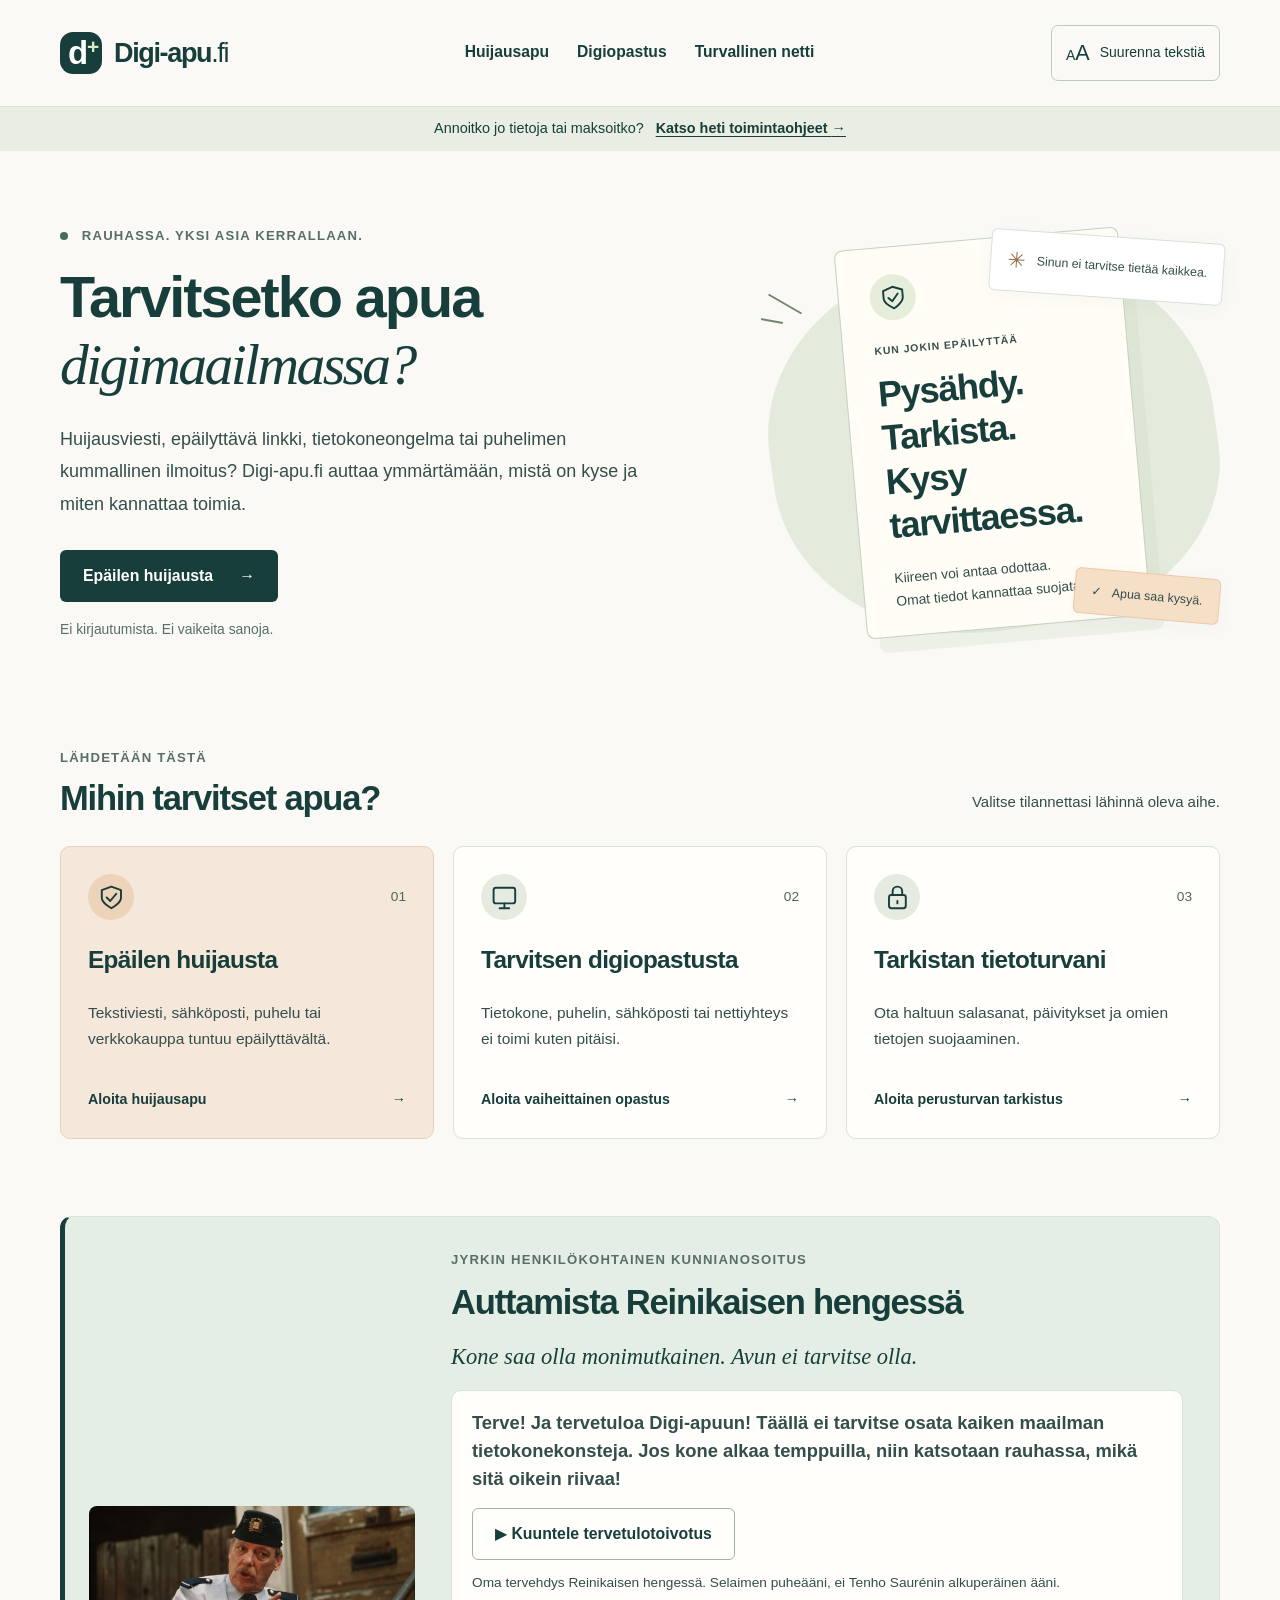
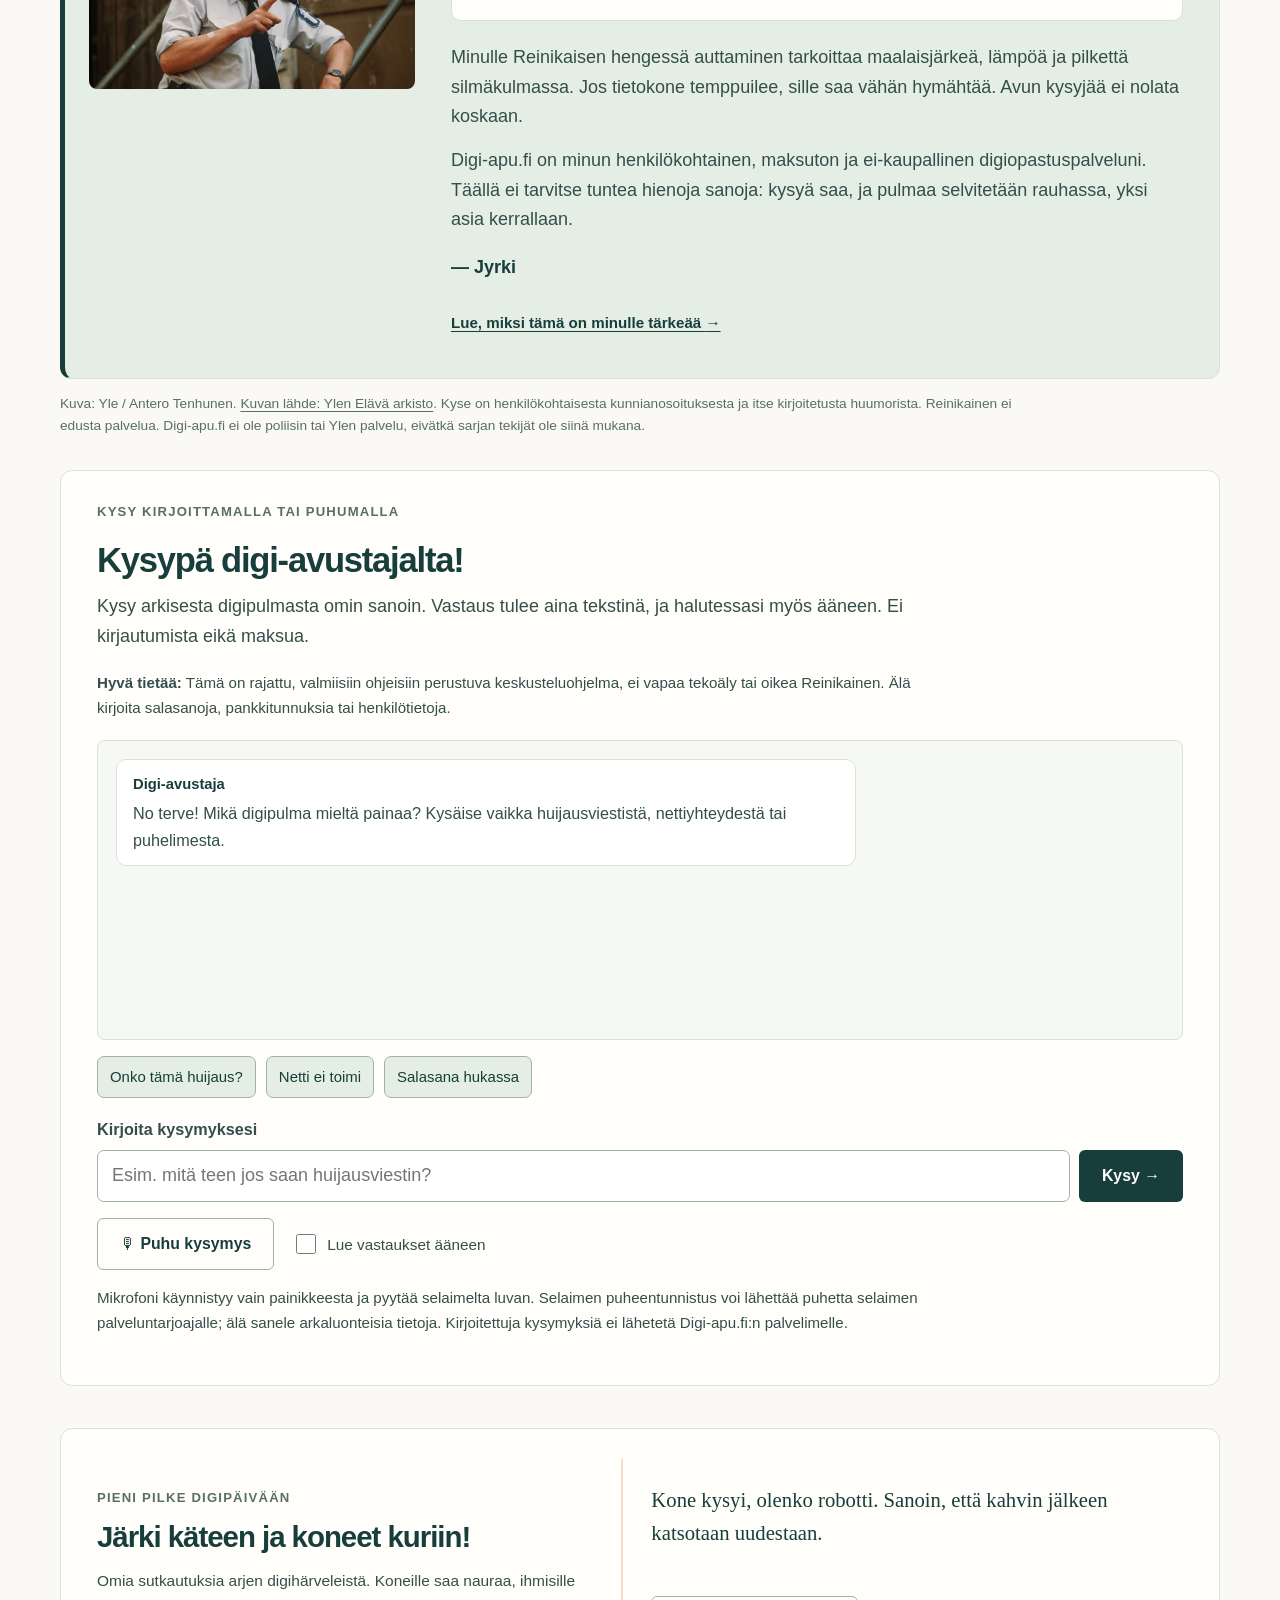
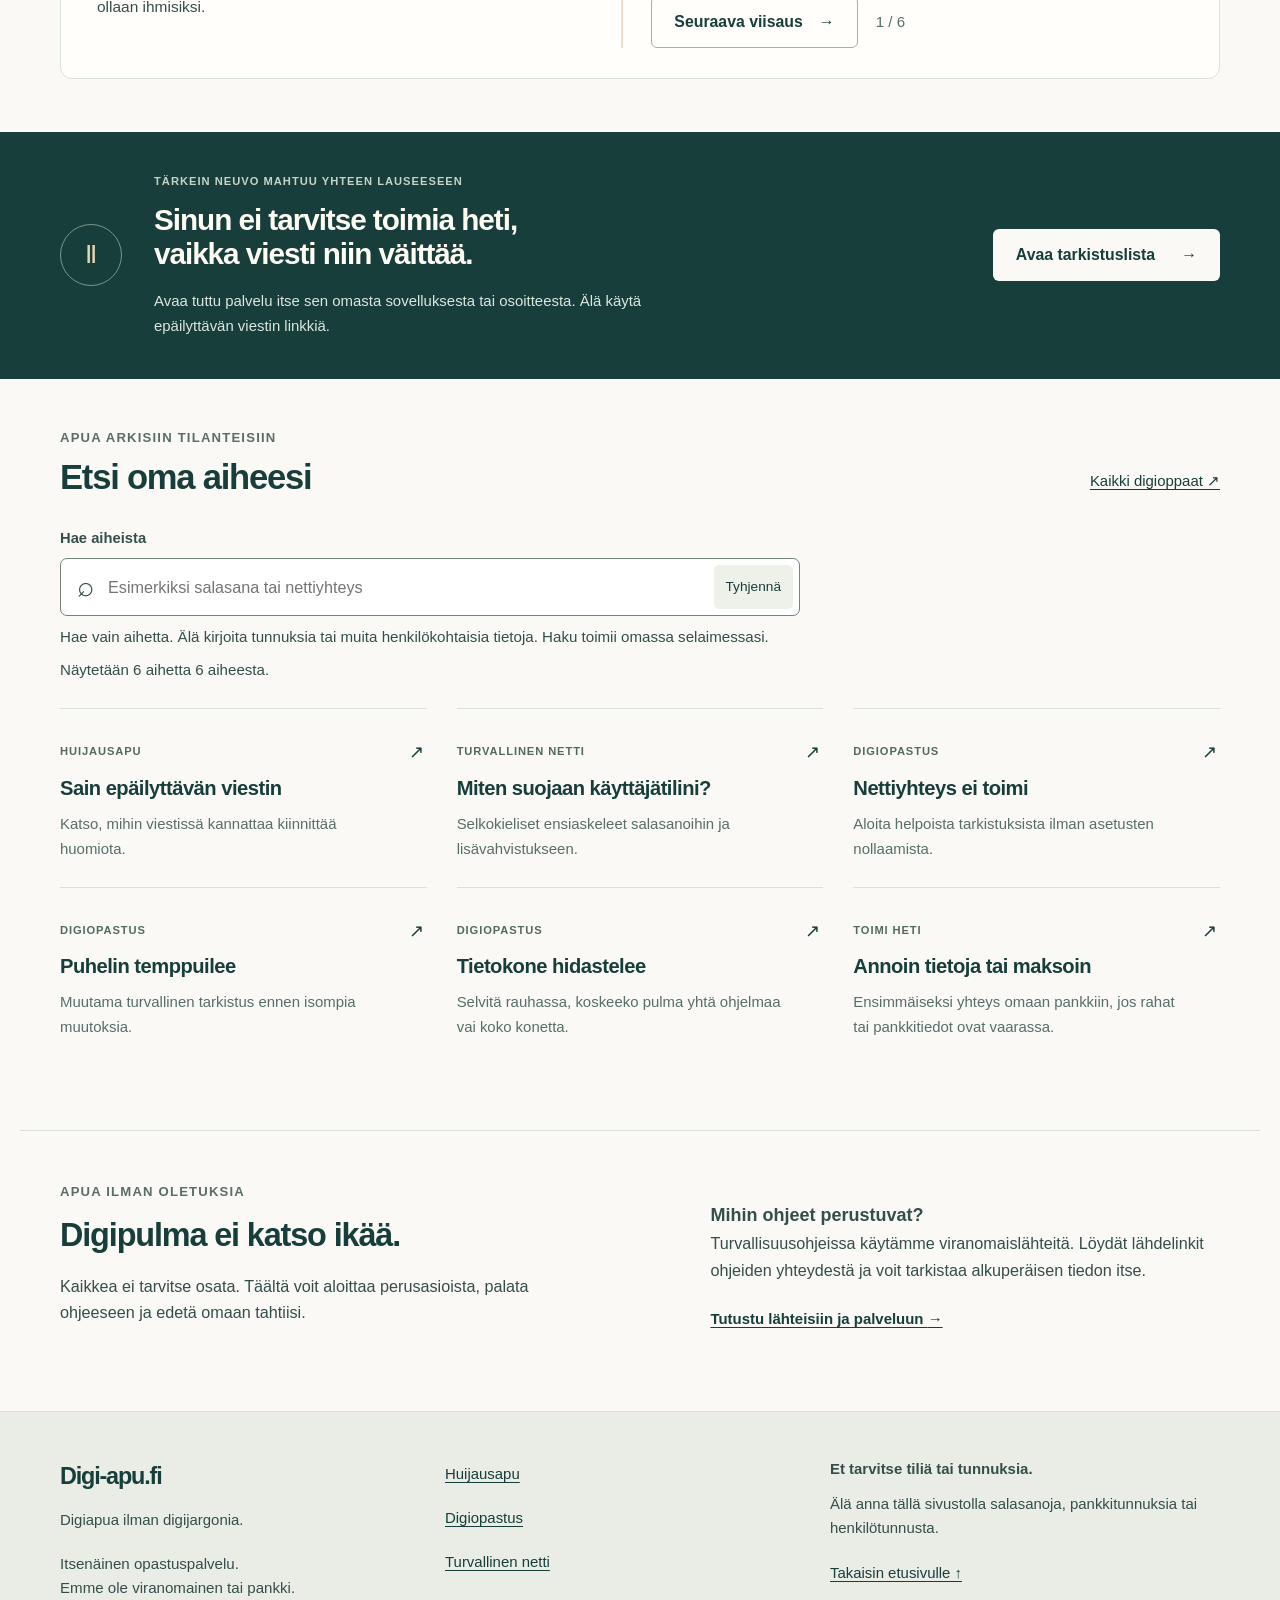
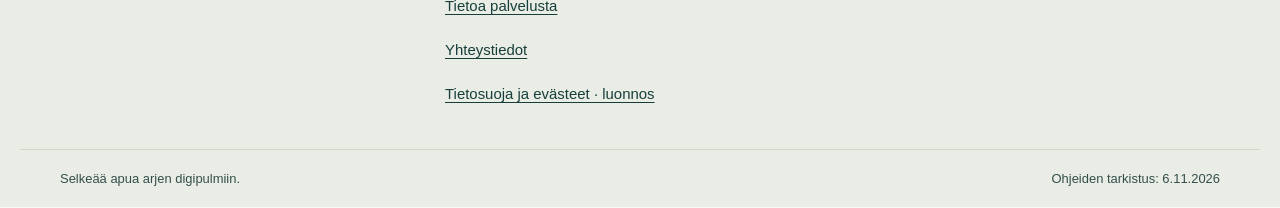
==== commit 7cdbe6f4: "Refresh cached safety response script after bank detail fix" ====
--- a/site/index.html
+++ b/site/index.html
@@ -2,7 +2,7 @@
 <html lang="fi"><head><meta charset="utf-8"><meta name="viewport" content="width=device-width,initial-scale=1">
 <title>Digiapua ilman digijargonia · Digi-apu.fi</title><meta name="description" content="Selkeää apua huijausviesteihin, tietokoneen ja puhelimen pulmiin sekä turvalliseen netinkäyttöön.">
 <meta name="referrer" content="no-referrer"><link rel="icon" href="assets/favicon.svg" type="image/svg+xml">
-<link rel="stylesheet" href="assets/styles.css?v=9bdbaa25be"><link rel="stylesheet" href="assets/reinikainen.css?v=3"><script src="assets/app.js?v=ad53ecd3b7" defer></script><script src="assets/wisdom.js?v=1" defer></script><script src="assets/reinikainen-voice.js?v=1" defer></script><script src="assets/reinikainen-chat.js?v=1" defer></script></head>
+<link rel="stylesheet" href="assets/styles.css?v=9bdbaa25be"><link rel="stylesheet" href="assets/reinikainen.css?v=3"><script src="assets/app.js?v=ad53ecd3b7" defer></script><script src="assets/wisdom.js?v=1" defer></script><script src="assets/reinikainen-voice.js?v=1" defer></script><script src="assets/reinikainen-chat.js?v=2" defer></script></head>
 <body><a class="skip" href="#sisalto">Siirry sisältöön</a>
 <header class="header"><div class="wrap header-inner"><a class="brand" href="index.html" aria-label="Digi-apu.fi, etusivu"><span class="brand-mark" aria-hidden="true">d<span>+</span></span><span>Digi-apu<span class="brand-domain">.fi</span></span></a><nav class="main-nav" aria-label="Päävalikko"><a href="huijausapu.html">Huijausapu</a><a href="digiopastus.html">Digiopastus</a><a href="turvallinen-netti.html">Turvallinen netti</a></nav><button class="text-size" id="text-size" type="button" aria-pressed="false" hidden><span aria-hidden="true">A<span class="big-a">A</span></span> Suurenna tekstiä</button></div></header>
 <div class="urgent"><div class="wrap">Annoitko jo tietoja tai maksoitko? <a href="huijausapu.html#jo-tapahtui">Katso heti toimintaohjeet <span aria-hidden="true">→</span></a></div></div>
--- a/site/assets/reinikainen.css
+++ b/site/assets/reinikainen.css
@@ -33,3 +33,25 @@
 .tribute-voice-choice select{max-width:235px;padding:8px;border:1px solid var(--line);border-radius:6px;background:white;color:var(--ink)}
 .tribute-voice .small{font-size:.76rem;margin:8px 0 0}
 @media print{.tribute-voice-controls{display:none}}
+
+.reinikainen-chat-section{padding-bottom:42px}
+.reinikainen-chat-card{background:#fffefb;border:1px solid var(--line);border-radius:12px;padding:30px 36px;max-width:100%}
+.reinikainen-chat-card h2{margin-bottom:12px}
+.reinikainen-chat-card>p{max-width:850px}
+.reinikainen-chat-log{height:300px;overflow-y:auto;overscroll-behavior:contain;border:1px solid var(--line);background:#f6f8f4;border-radius:8px;padding:18px;margin:16px 0;display:flex;flex-direction:column;gap:12px}
+.reinikainen-chat-message{max-width:min(92%,740px);border-radius:10px;border:1px solid var(--line);padding:12px 16px;background:#fff}
+.reinikainen-chat-message.visitor{align-self:flex-end;background:#e7f0e6}
+.reinikainen-chat-message strong{display:block;color:var(--ink);font-size:.82rem;margin-bottom:4px}
+.reinikainen-chat-message p{margin:0;font-size:.9rem;white-space:pre-wrap;overflow-wrap:anywhere}
+.reinikainen-chat-message a{display:inline-block;margin-top:8px;font-size:.82rem;font-weight:650}
+.reinikainen-chat-examples{display:flex;flex-wrap:wrap;gap:10px;margin:14px 0 18px}
+.reinikainen-chat-examples button{background:var(--mint);color:var(--ink);border:1px solid #9fb3a8;border-radius:7px;padding:8px 12px;font-size:.83rem}
+.reinikainen-chat-form label{display:block;font-weight:650;font-size:.9rem;margin-bottom:7px}
+.reinikainen-chat-input-row{display:flex;gap:9px}
+.reinikainen-chat-input-row input{min-width:0;flex:1;border:1px solid #9fb3a8;border-radius:7px;background:#fff;color:var(--ink);padding:10px 14px;font-size:1rem;min-height:52px}
+.reinikainen-chat-settings{display:flex;align-items:center;flex-wrap:wrap;gap:18px;margin:16px 0}
+.reinikainen-chat-settings label{display:flex;align-items:center;gap:8px;font-size:.85rem}
+.reinikainen-chat-settings input[type=checkbox]{width:20px;height:20px;accent-color:var(--ink)}
+.reinikainen-chat-settings .button{min-height:44px}
+@media(max-width:700px){.reinikainen-chat-card{padding:23px 19px}.reinikainen-chat-log{height:310px;padding:12px}.reinikainen-chat-input-row{flex-wrap:wrap}.reinikainen-chat-input-row input{flex-basis:100%}.reinikainen-chat-input-row .button{width:100%}}
+@media print{.reinikainen-chat-settings,.reinikainen-chat-examples,.reinikainen-chat-form{display:none}.reinikainen-chat-log{height:auto;max-height:none;overflow:visible}}
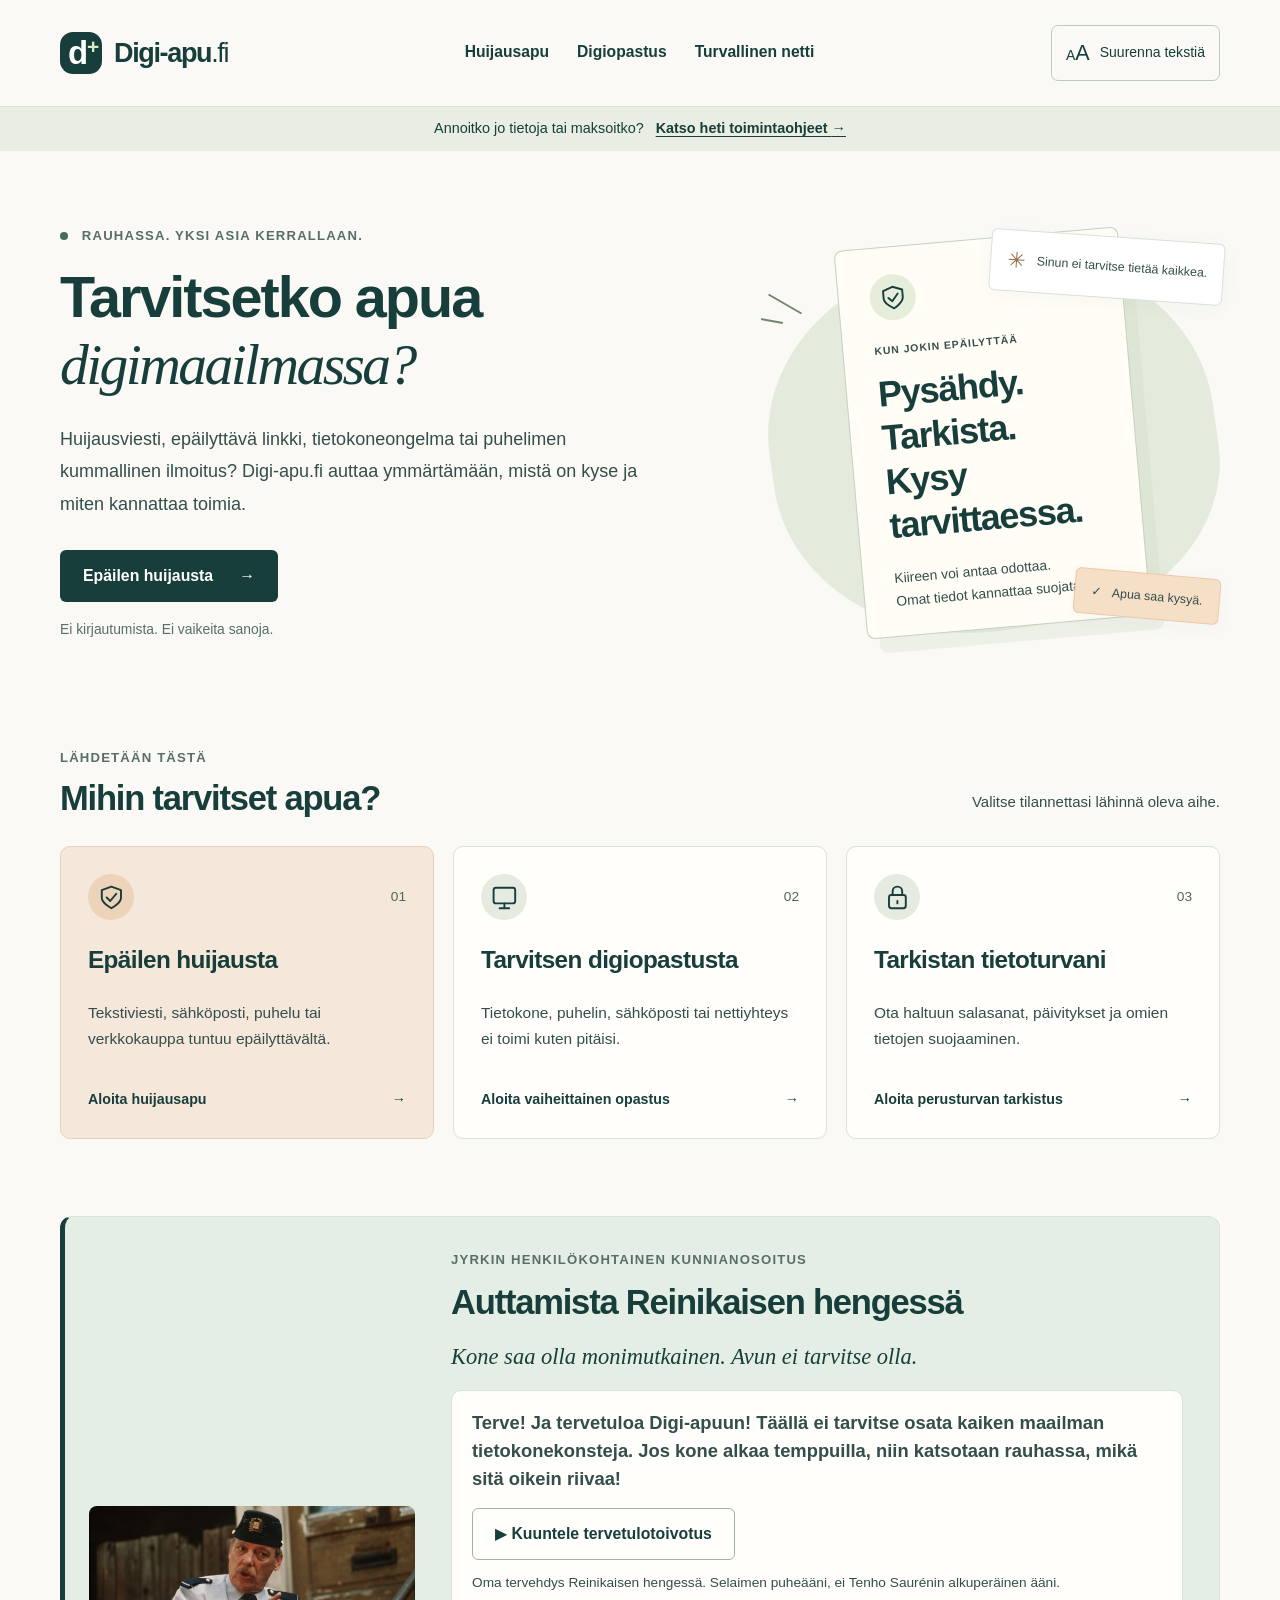
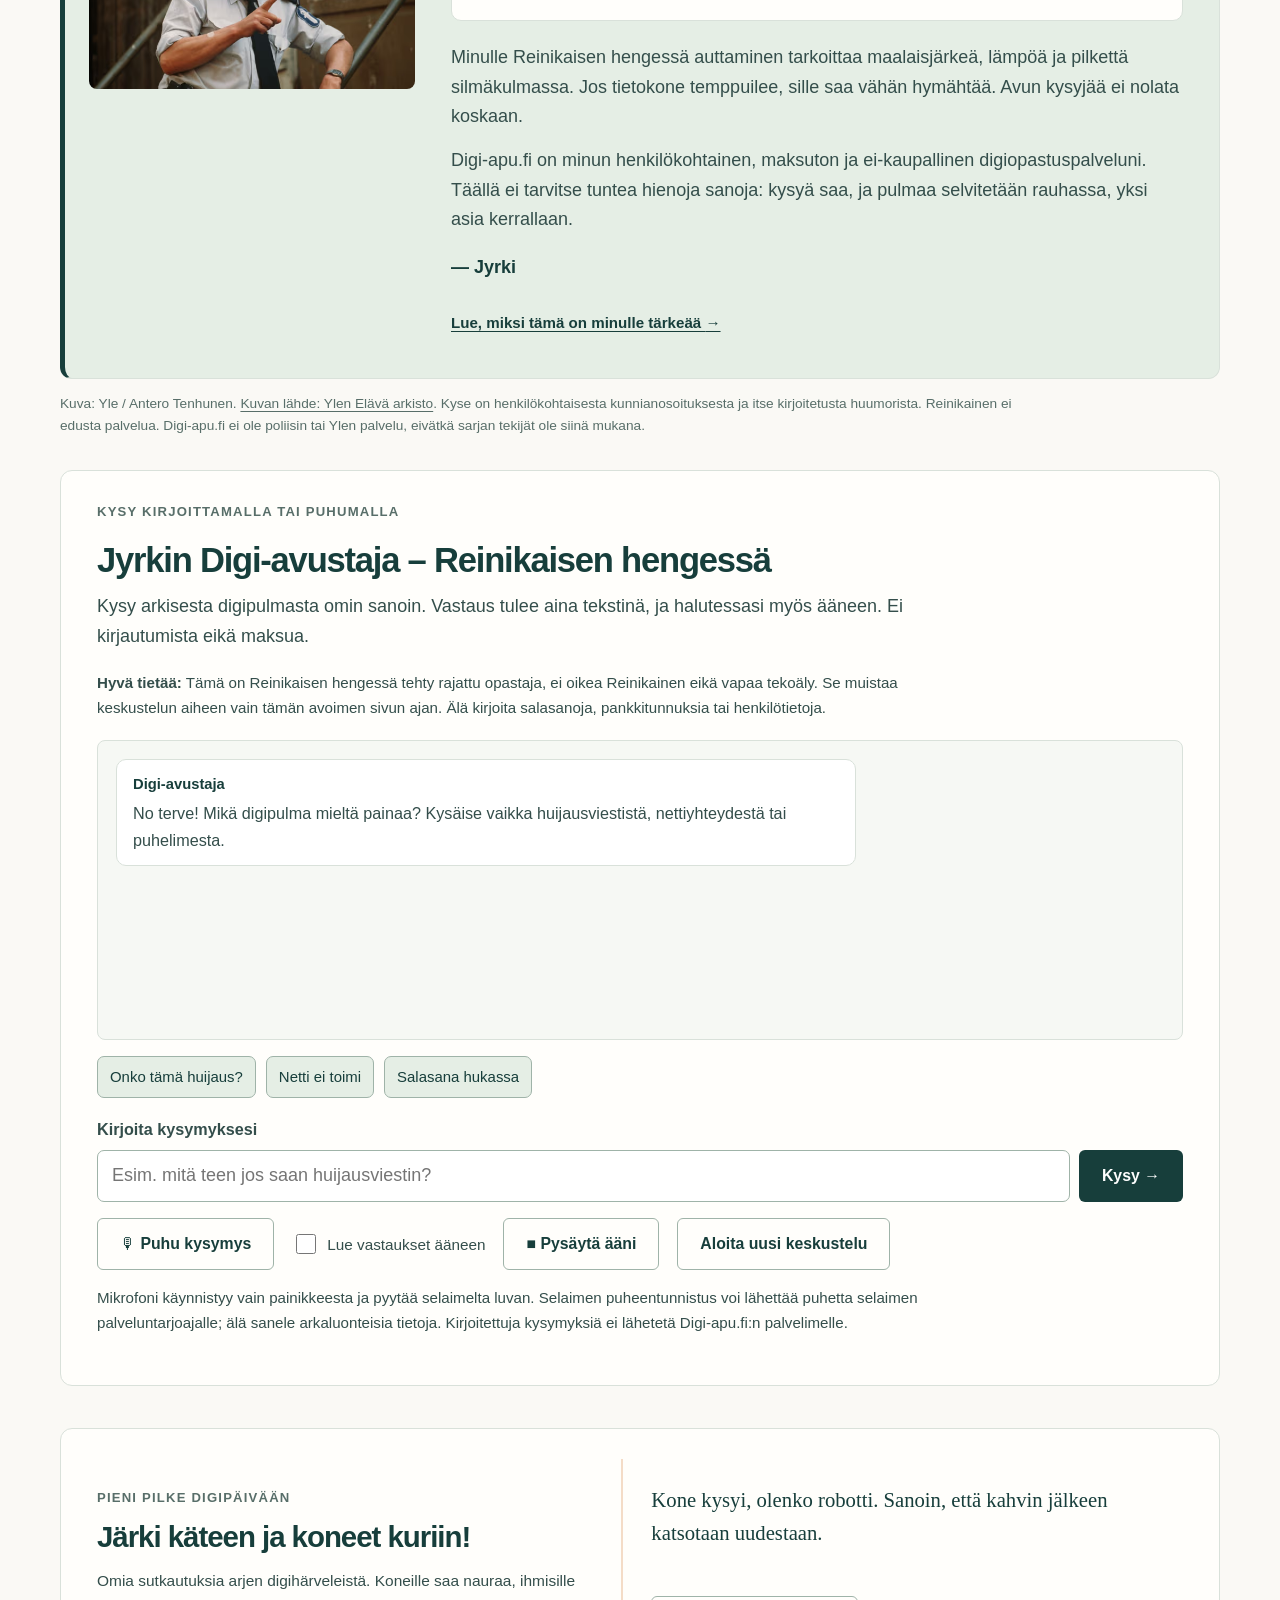
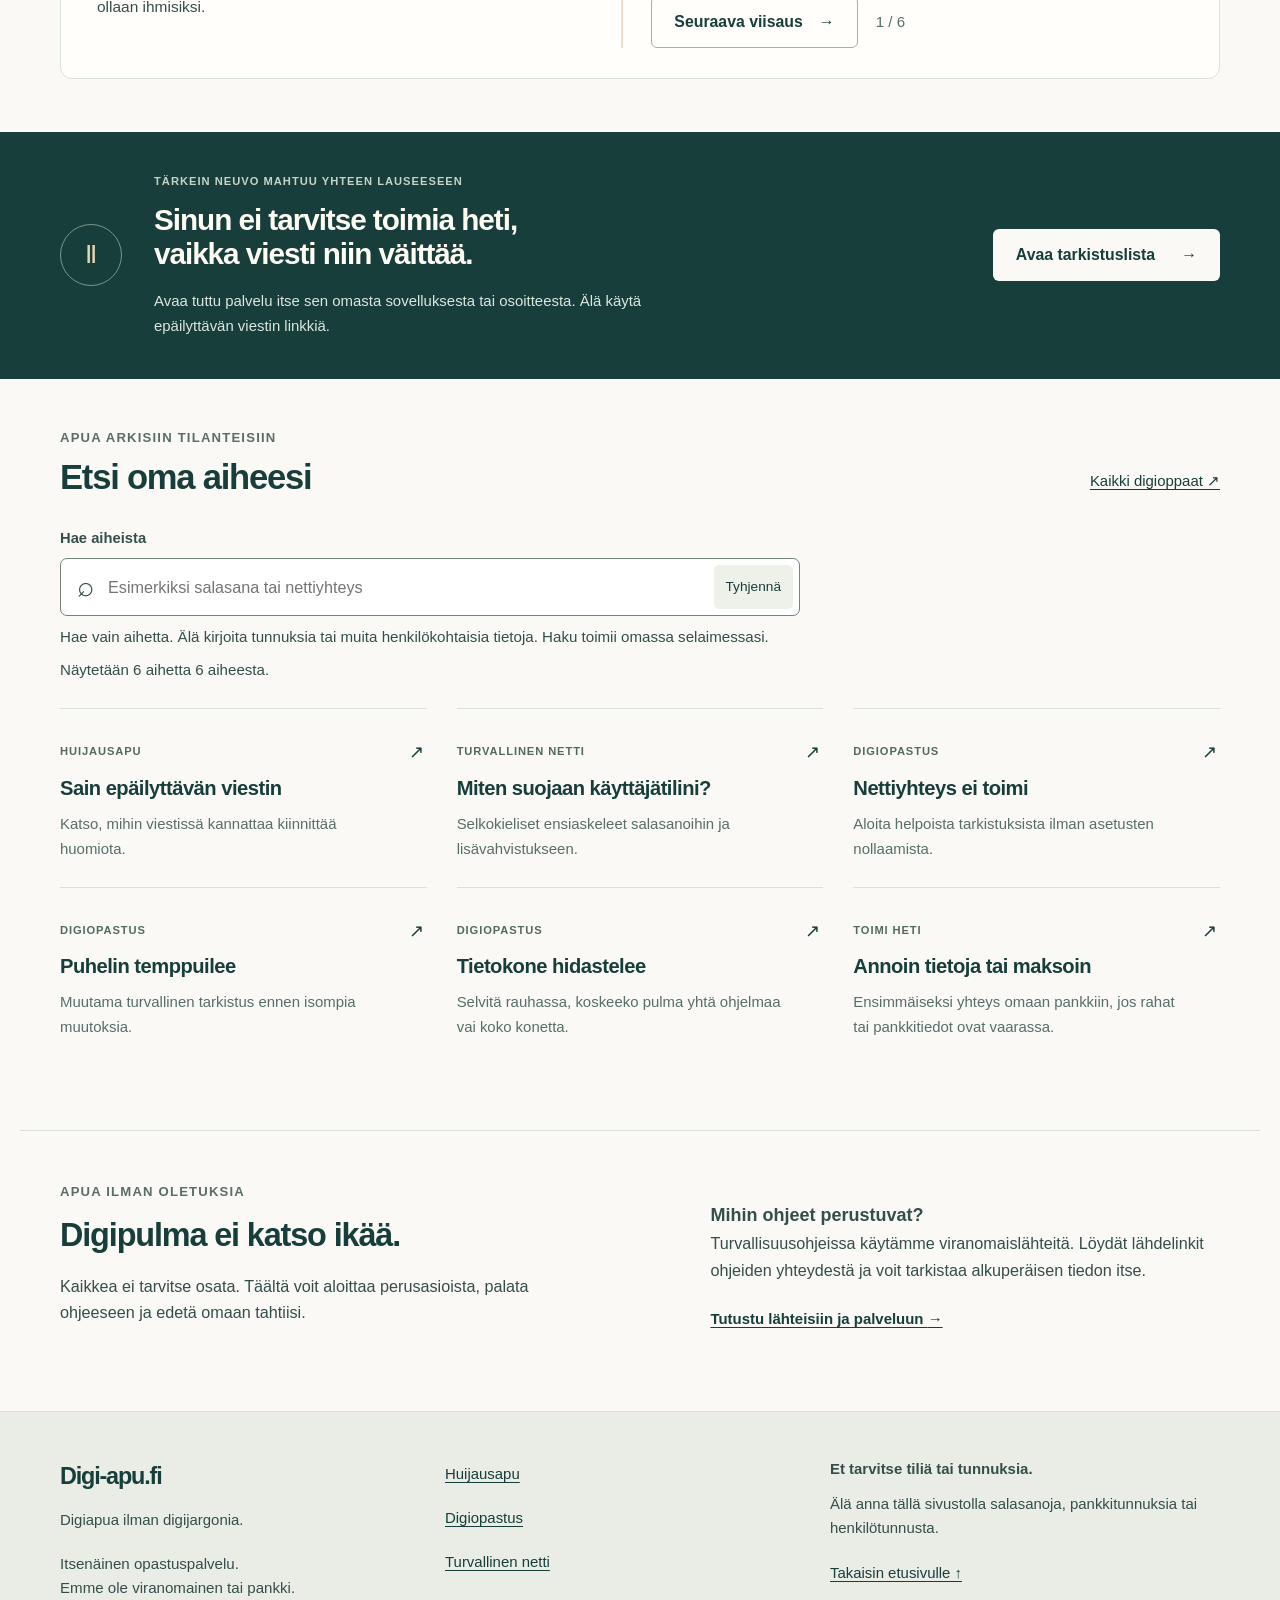
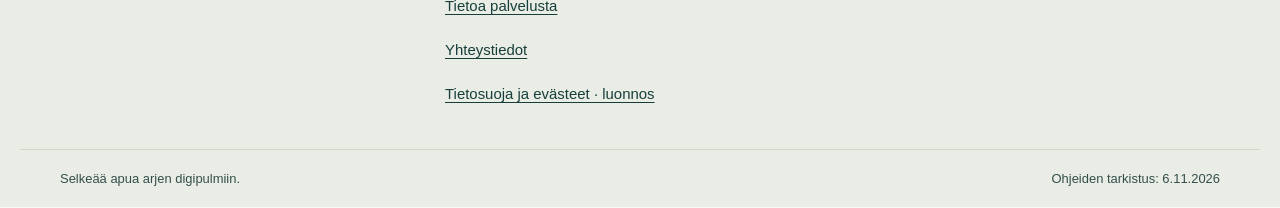
==== commit cc2009e7: "Wire Reinikainen context engine and accessible conversation reset controls" ====
--- a/site/index.html
+++ b/site/index.html
@@ -2,7 +2,7 @@
 <html lang="fi"><head><meta charset="utf-8"><meta name="viewport" content="width=device-width,initial-scale=1">
 <title>Digiapua ilman digijargonia · Digi-apu.fi</title><meta name="description" content="Selkeää apua huijausviesteihin, tietokoneen ja puhelimen pulmiin sekä turvalliseen netinkäyttöön.">
 <meta name="referrer" content="no-referrer"><link rel="icon" href="assets/favicon.svg" type="image/svg+xml">
-<link rel="stylesheet" href="assets/styles.css?v=9bdbaa25be"><link rel="stylesheet" href="assets/reinikainen.css?v=3"><script src="assets/app.js?v=ad53ecd3b7" defer></script><script src="assets/wisdom.js?v=1" defer></script><script src="assets/reinikainen-voice.js?v=1" defer></script><script src="assets/reinikainen-chat.js?v=2" defer></script></head>
+<link rel="stylesheet" href="assets/styles.css?v=9bdbaa25be"><link rel="stylesheet" href="assets/reinikainen.css?v=3"><script src="assets/app.js?v=ad53ecd3b7" defer></script><script src="assets/wisdom.js?v=1" defer></script><script src="assets/reinikainen-voice.js?v=1" defer></script><script src="assets/reinikainen-brain.js?v=1" defer></script><script src="assets/reinikainen-chat.js?v=3" defer></script></head>
 <body><a class="skip" href="#sisalto">Siirry sisältöön</a>
 <header class="header"><div class="wrap header-inner"><a class="brand" href="index.html" aria-label="Digi-apu.fi, etusivu"><span class="brand-mark" aria-hidden="true">d<span>+</span></span><span>Digi-apu<span class="brand-domain">.fi</span></span></a><nav class="main-nav" aria-label="Päävalikko"><a href="huijausapu.html">Huijausapu</a><a href="digiopastus.html">Digiopastus</a><a href="turvallinen-netti.html">Turvallinen netti</a></nav><button class="text-size" id="text-size" type="button" aria-pressed="false" hidden><span aria-hidden="true">A<span class="big-a">A</span></span> Suurenna tekstiä</button></div></header>
 <div class="urgent"><div class="wrap">Annoitko jo tietoja tai maksoitko? <a href="huijausapu.html#jo-tapahtui">Katso heti toimintaohjeet <span aria-hidden="true">→</span></a></div></div>
@@ -32,9 +32,9 @@
 <section class="wrap reinikainen-chat-section" id="reinikainen-chat" aria-labelledby="reinikainen-chat-title">
 <div class="reinikainen-chat-card">
 <p class="eyebrow">Kysy kirjoittamalla tai puhumalla</p>
-<h2 id="reinikainen-chat-title">Kysypä digi-avustajalta!</h2>
+<h2 id="reinikainen-chat-title">Jyrkin Digi-avustaja – Reinikaisen hengessä</h2>
 <p>Kysy arkisesta digipulmasta omin sanoin. Vastaus tulee aina tekstinä, ja halutessasi myös ääneen. Ei kirjautumista eikä maksua.</p>
-<p class="small"><strong>Hyvä tietää:</strong> Tämä on rajattu, valmiisiin ohjeisiin perustuva keskusteluohjelma, ei vapaa tekoäly tai oikea Reinikainen. Älä kirjoita salasanoja, pankkitunnuksia tai henkilötietoja.</p>
+<p class="small"><strong>Hyvä tietää:</strong> Tämä on Reinikaisen hengessä tehty rajattu opastaja, ei oikea Reinikainen eikä vapaa tekoäly. Se muistaa keskustelun aiheen vain tämän avoimen sivun ajan. Älä kirjoita salasanoja, pankkitunnuksia tai henkilötietoja.</p>
 <div class="reinikainen-chat-log" id="reinikainen-chat-log" role="log" aria-label="Keskustelu" aria-live="polite" aria-relevant="additions text">
 <div class="reinikainen-chat-message helper"><strong>Digi-avustaja</strong><p>No terve! Mikä digipulma mieltä painaa? Kysäise vaikka huijausviestistä, nettiyhteydestä tai puhelimesta.</p></div>
 </div>
@@ -49,7 +49,7 @@
 </form>
 <div class="reinikainen-chat-settings">
 <button id="reinikainen-chat-mic" class="button secondary" type="button" hidden>🎙 Puhu kysymys</button>
-<label><input id="reinikainen-chat-voice" type="checkbox"> Lue vastaukset ääneen</label>
+<label><input id="reinikainen-chat-voice" type="checkbox"> Lue vastaukset ääneen</label><button id="reinikainen-chat-stop" class="button secondary" type="button">■ Pysäytä ääni</button><button id="reinikainen-chat-reset" class="button secondary" type="button">Aloita uusi keskustelu</button>
 </div>
 <p class="small">Mikrofoni käynnistyy vain painikkeesta ja pyytää selaimelta luvan. Selaimen puheentunnistus voi lähettää puhetta selaimen palveluntarjoajalle; älä sanele arkaluonteisia tietoja. Kirjoitettuja kysymyksiä ei lähetetä Digi-apu.fi:n palvelimelle.</p>
 <p class="small" id="reinikainen-chat-status" role="status" aria-live="polite"></p>
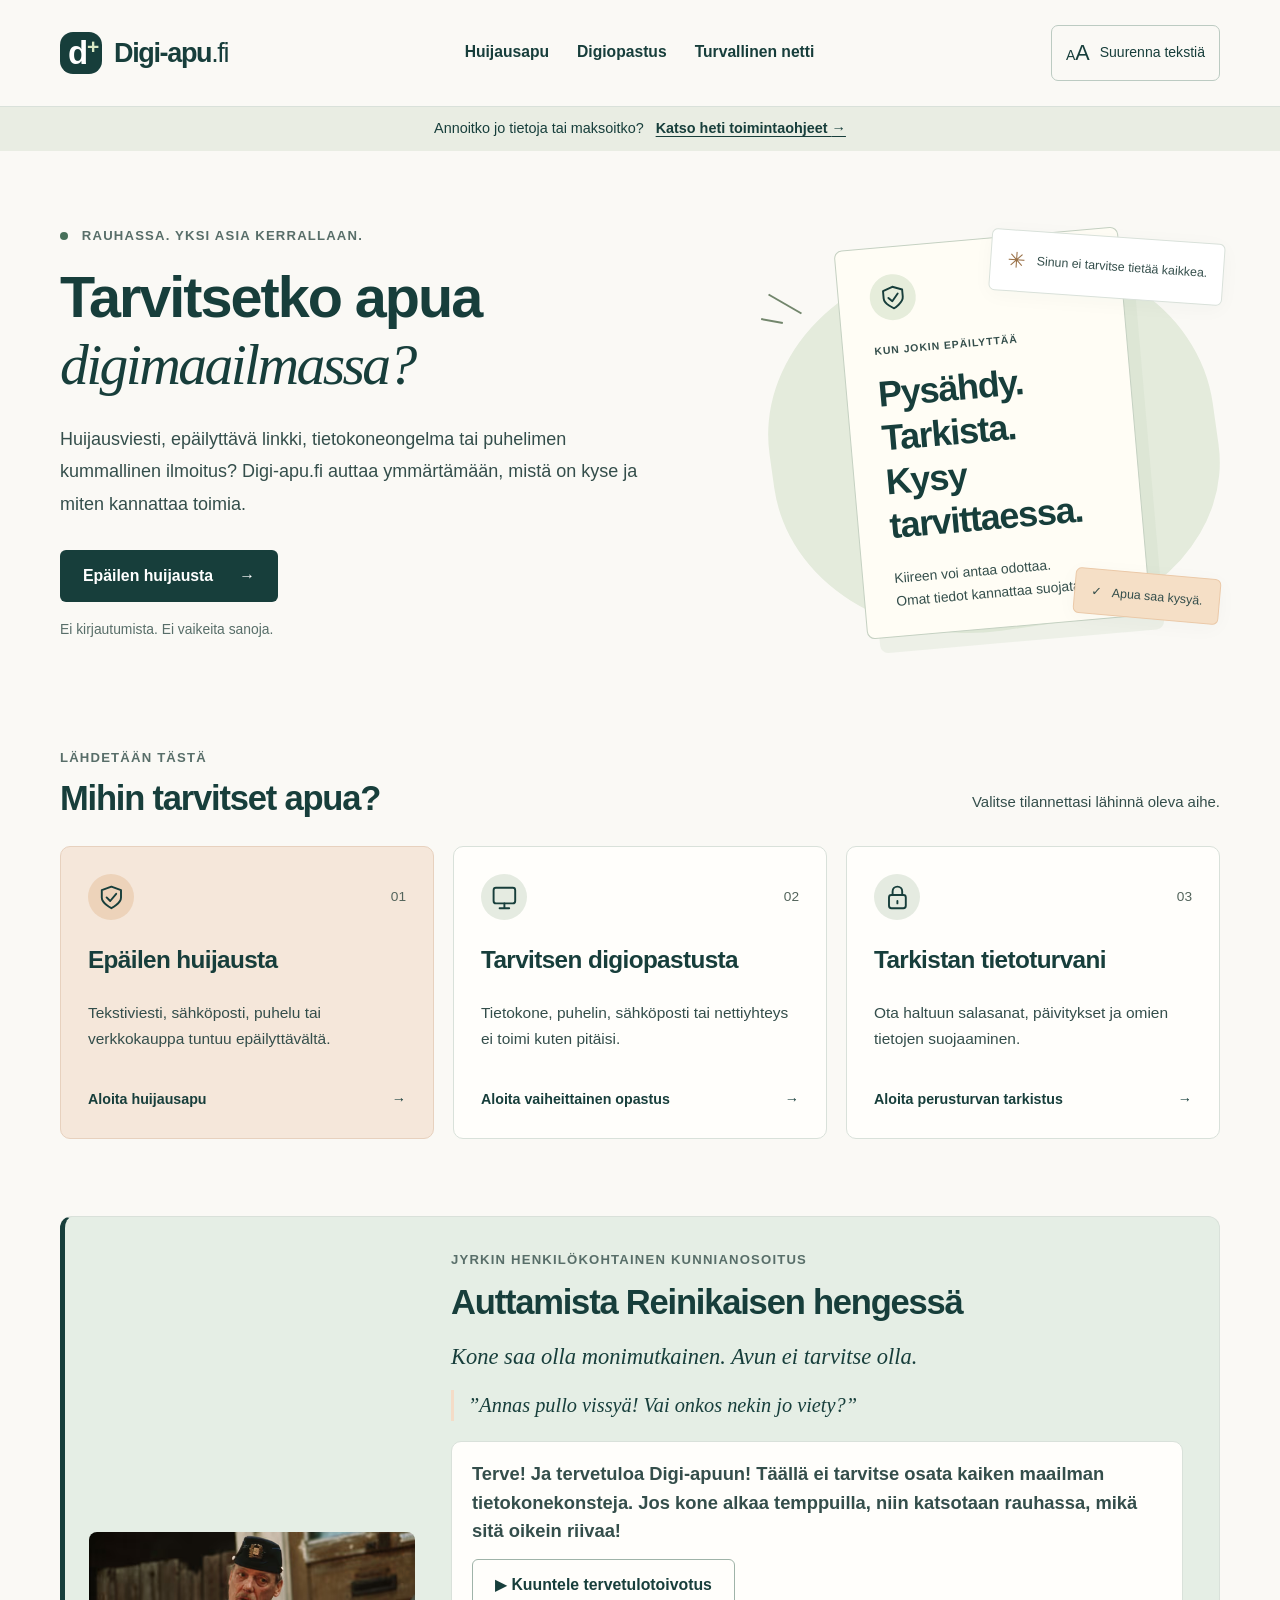
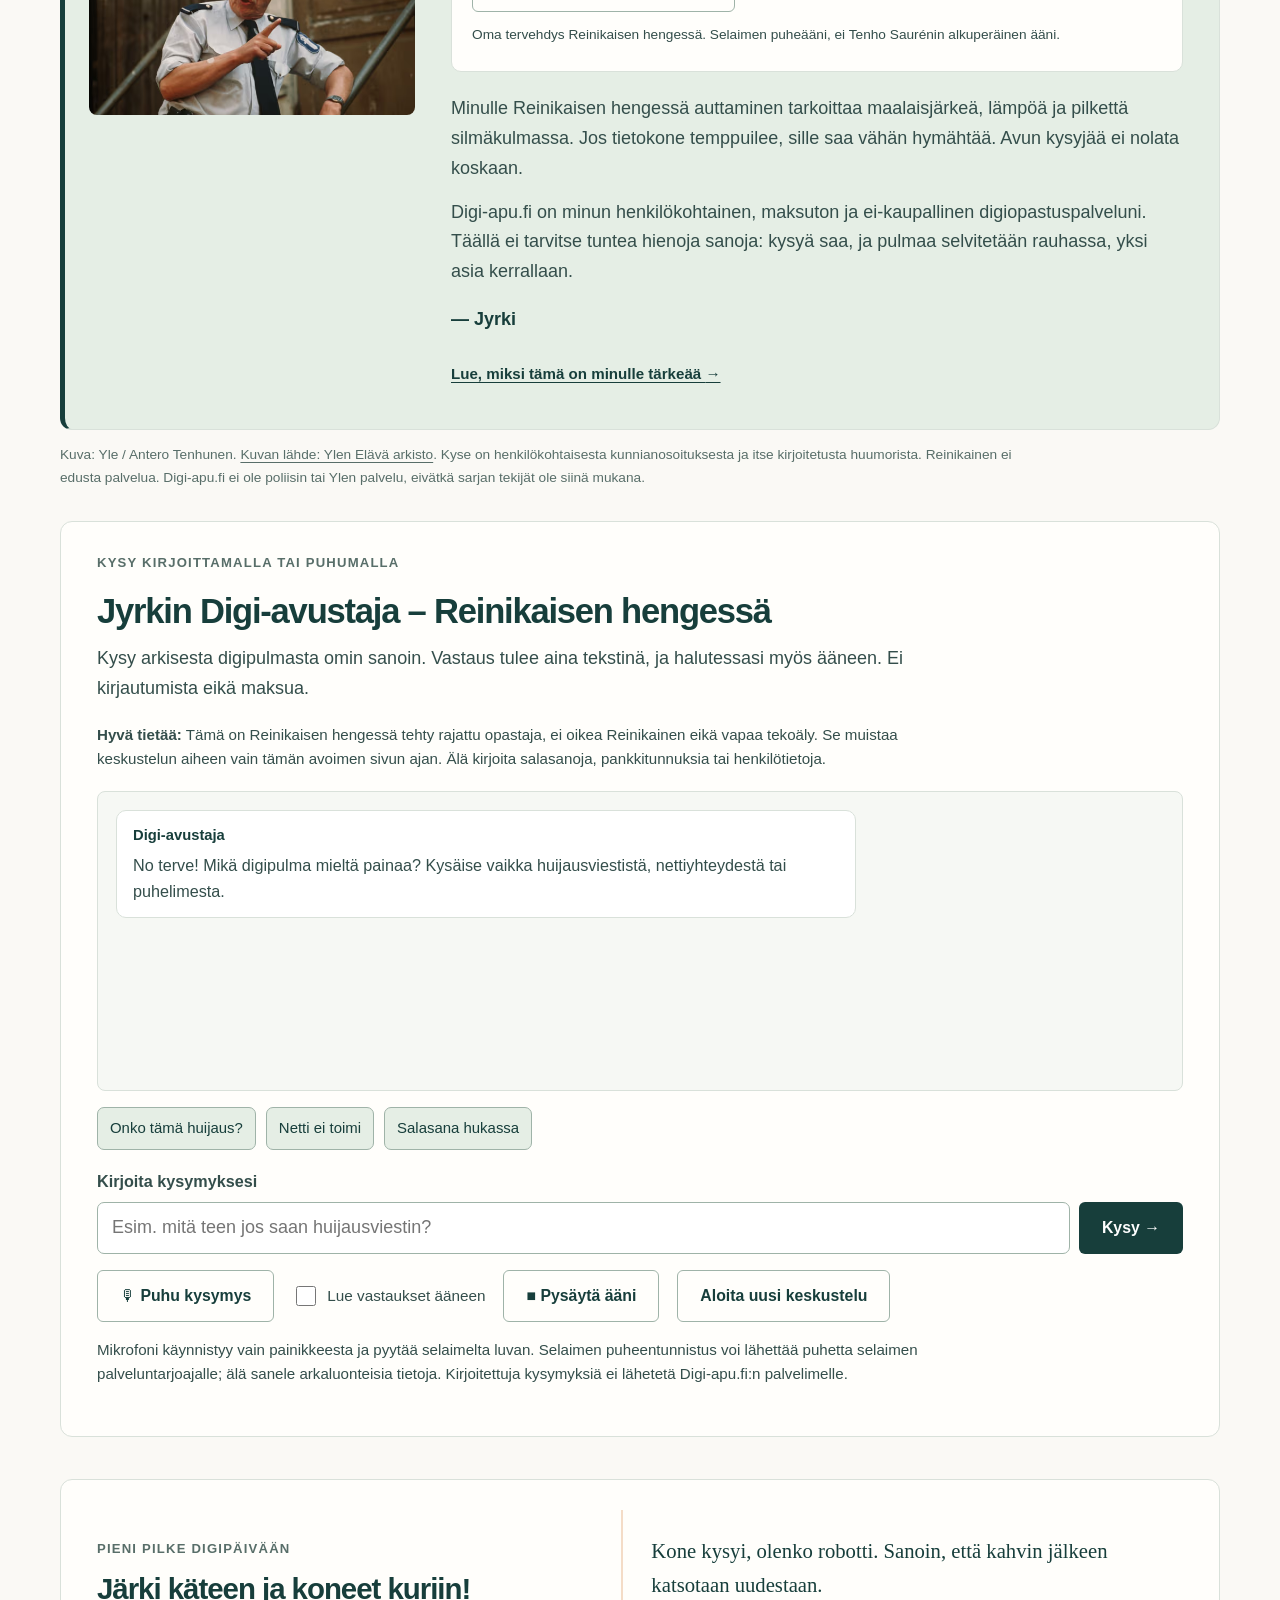
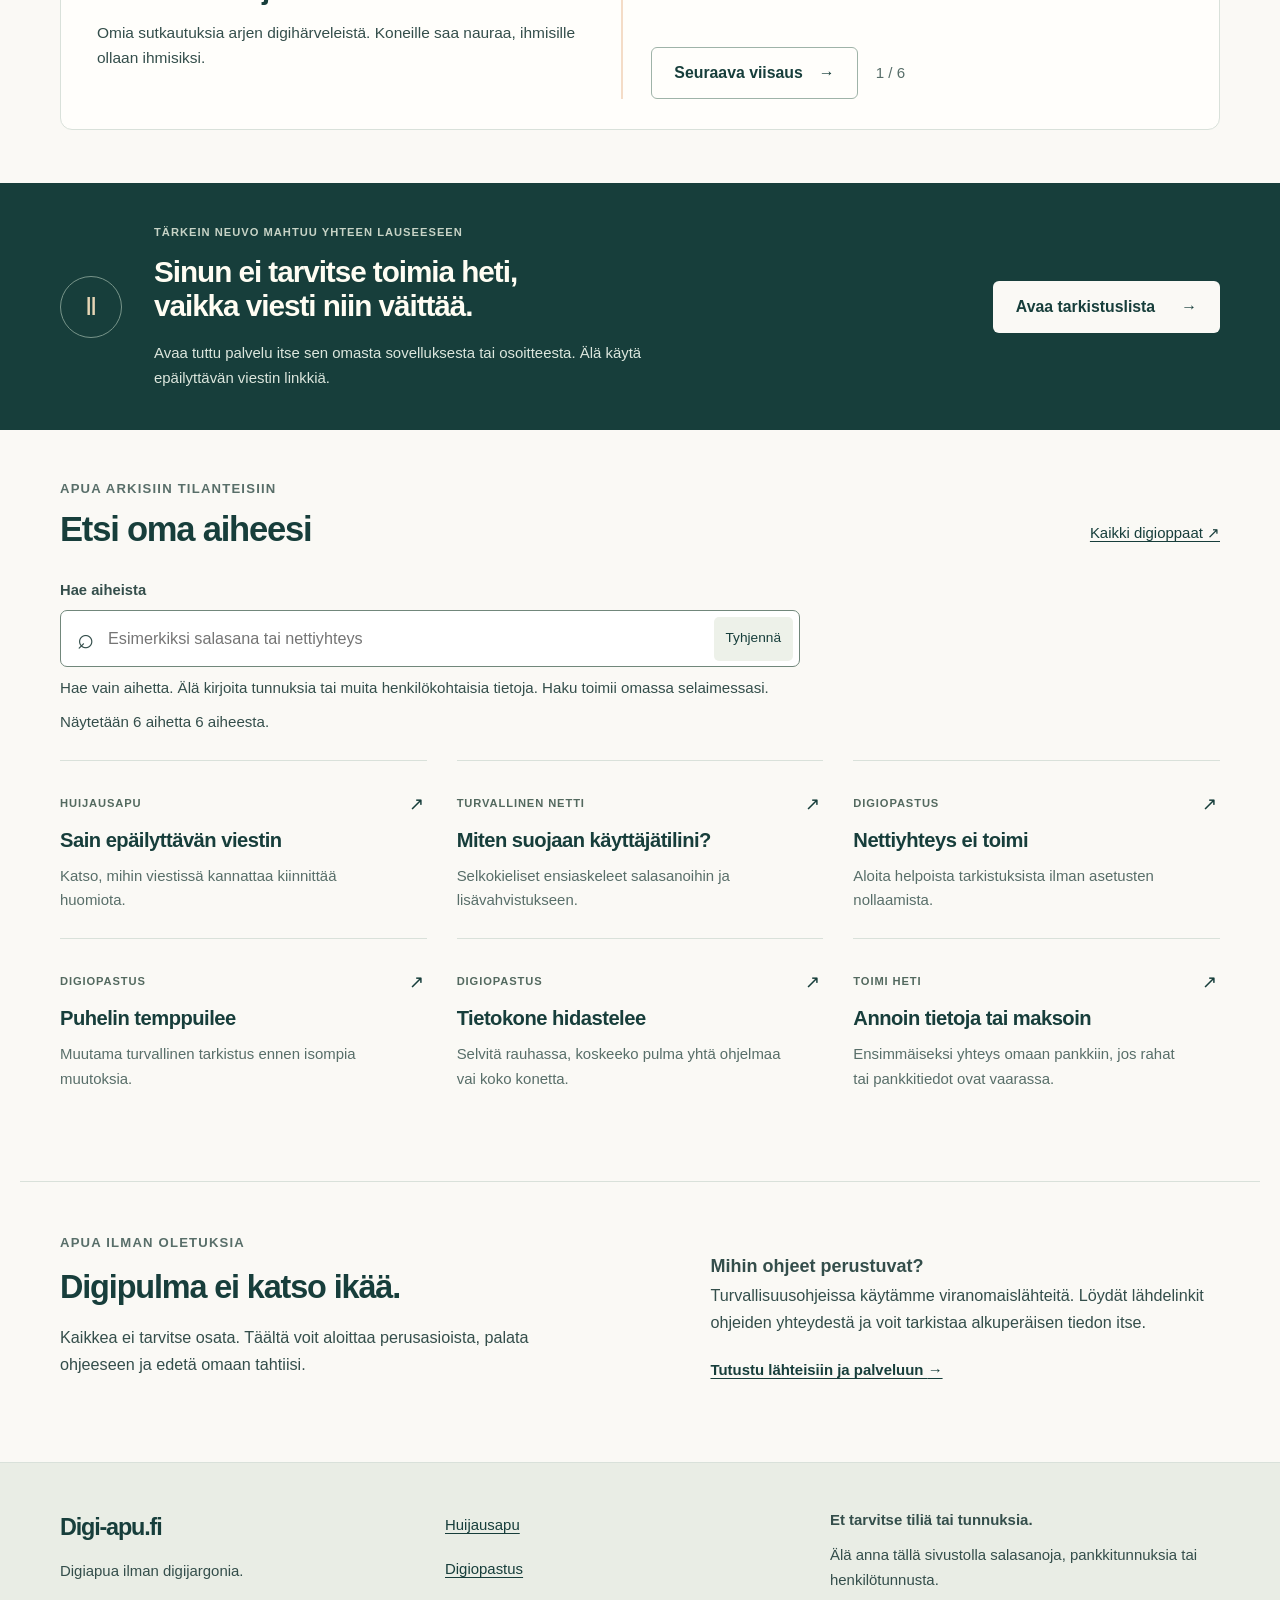
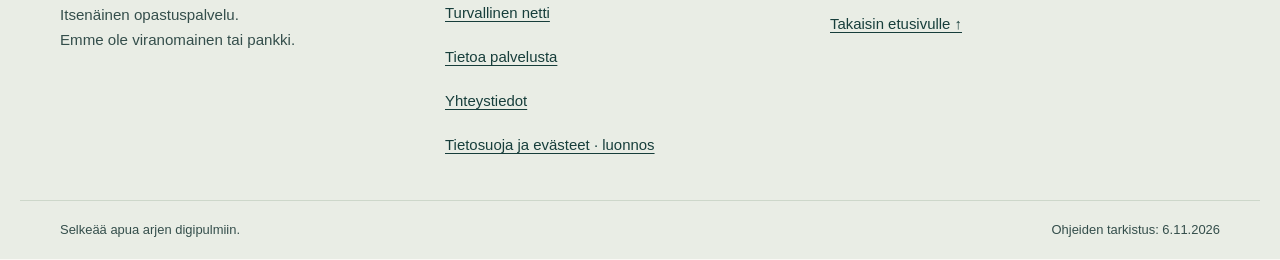
==== commit fd6bb6c1: "Add Vissy quip to Reinikainen tribute without changing voice and guidance" ====
--- a/site/index.html
+++ b/site/index.html
@@ -2,7 +2,7 @@
 <html lang="fi"><head><meta charset="utf-8"><meta name="viewport" content="width=device-width,initial-scale=1">
 <title>Digiapua ilman digijargonia · Digi-apu.fi</title><meta name="description" content="Selkeää apua huijausviesteihin, tietokoneen ja puhelimen pulmiin sekä turvalliseen netinkäyttöön.">
 <meta name="referrer" content="no-referrer"><link rel="icon" href="assets/favicon.svg" type="image/svg+xml">
-<link rel="stylesheet" href="assets/styles.css?v=9bdbaa25be"><link rel="stylesheet" href="assets/reinikainen.css?v=3"><script src="assets/app.js?v=ad53ecd3b7" defer></script><script src="assets/wisdom.js?v=1" defer></script><script src="assets/reinikainen-voice.js?v=1" defer></script><script src="assets/reinikainen-brain.js?v=1" defer></script><script src="assets/reinikainen-chat.js?v=3" defer></script></head>
+<link rel="stylesheet" href="assets/styles.css?v=9bdbaa25be"><link rel="stylesheet" href="assets/reinikainen.css?v=5"><script src="assets/app.js?v=ad53ecd3b7" defer></script><script src="assets/wisdom.js?v=1" defer></script><script src="assets/reinikainen-voice.js?v=1" defer></script><script src="assets/reinikainen-brain.js?v=1" defer></script><script src="assets/reinikainen-chat.js?v=3" defer></script></head>
 <body><a class="skip" href="#sisalto">Siirry sisältöön</a>
 <header class="header"><div class="wrap header-inner"><a class="brand" href="index.html" aria-label="Digi-apu.fi, etusivu"><span class="brand-mark" aria-hidden="true">d<span>+</span></span><span>Digi-apu<span class="brand-domain">.fi</span></span></a><nav class="main-nav" aria-label="Päävalikko"><a href="huijausapu.html">Huijausapu</a><a href="digiopastus.html">Digiopastus</a><a href="turvallinen-netti.html">Turvallinen netti</a></nav><button class="text-size" id="text-size" type="button" aria-pressed="false" hidden><span aria-hidden="true">A<span class="big-a">A</span></span> Suurenna tekstiä</button></div></header>
 <div class="urgent"><div class="wrap">Annoitko jo tietoja tai maksoitko? <a href="huijausapu.html#jo-tapahtui">Katso heti toimintaohjeet <span aria-hidden="true">→</span></a></div></div>
@@ -16,6 +16,7 @@
 <p class="eyebrow">Jyrkin henkilökohtainen kunnianosoitus</p>
 <h2 id="reinikainen-kortti">Auttamista Reinikaisen hengessä</h2>
 <p class="tribute-lead">Kone saa olla monimutkainen. Avun ei tarvitse olla.</p>
+<p class="tribute-sutkaus">”Annas pullo vissyä! Vai onkos nekin jo viety?”</p>
 <div class="tribute-voice" aria-label="Tervetulotoivotuksen kuuntelu">
 <p class="tribute-voice-script" id="reinikainen-tervetuloa-teksti">Terve! Ja tervetuloa Digi-apuun! Täällä ei tarvitse osata kaiken maailman tietokonekonsteja. Jos kone alkaa temppuilla, niin katsotaan rauhassa, mikä sitä oikein riivaa!</p>
 <div class="tribute-voice-controls"><button class="button secondary" id="reinikainen-voice-toggle" type="button">▶ Kuuntele tervetulotoivotus</button><label class="tribute-voice-choice" id="reinikainen-voice-choice-label" for="reinikainen-voice-choice" hidden>Ääni <select id="reinikainen-voice-choice" aria-label="Valitse suomenkielinen ääni"></select></label></div>
--- a/site/assets/reinikainen.css
+++ b/site/assets/reinikainen.css
@@ -55,3 +55,10 @@
 .reinikainen-chat-settings .button{min-height:44px}
 @media(max-width:700px){.reinikainen-chat-card{padding:23px 19px}.reinikainen-chat-log{height:310px;padding:12px}.reinikainen-chat-input-row{flex-wrap:wrap}.reinikainen-chat-input-row input{flex-basis:100%}.reinikainen-chat-input-row .button{width:100%}}
 @media print{.reinikainen-chat-settings,.reinikainen-chat-examples,.reinikainen-chat-form{display:none}.reinikainen-chat-log{height:auto;max-height:none;overflow:visible}}
+
+/* Kiireelliset turvallisuusvastaukset erottuvat ilman pelottelua. */
+.reinikainen-chat-message.helper[data-urgent="true"]{border-left:5px solid #ad4e2d;background:#fff3e7}
+.reinikainen-chat-message.helper[data-urgent="true"] strong{font-weight:750}
+
+/* Oma, Reinikaisen hengessä kirjoitettu sutkaus — ei alkuperäinen tv-repliikki. */
+.tribute-copy .tribute-sutkaus{font-family:Georgia,"Times New Roman",serif;font-size:1.13rem;line-height:1.55;color:var(--ink);border-left:3px solid var(--orange);padding-left:14px;margin:12px 0 20px;font-style:italic}
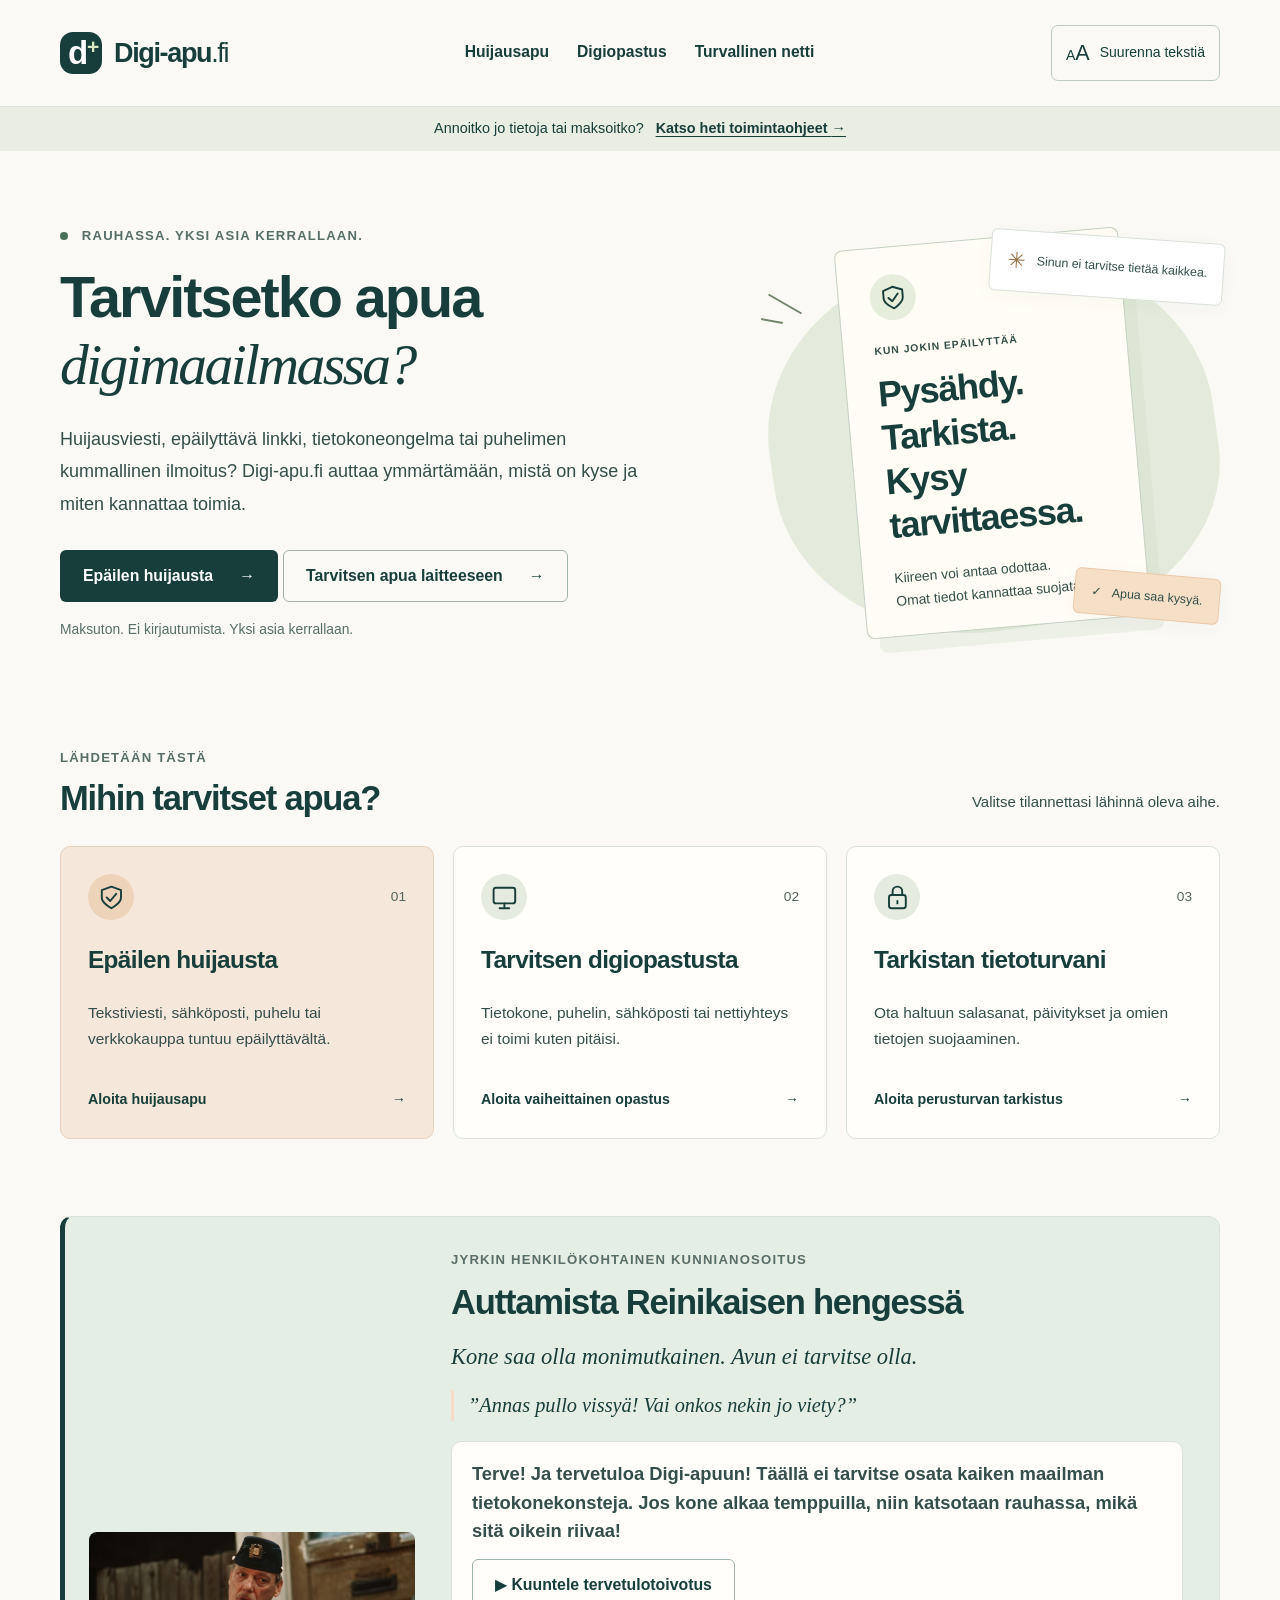
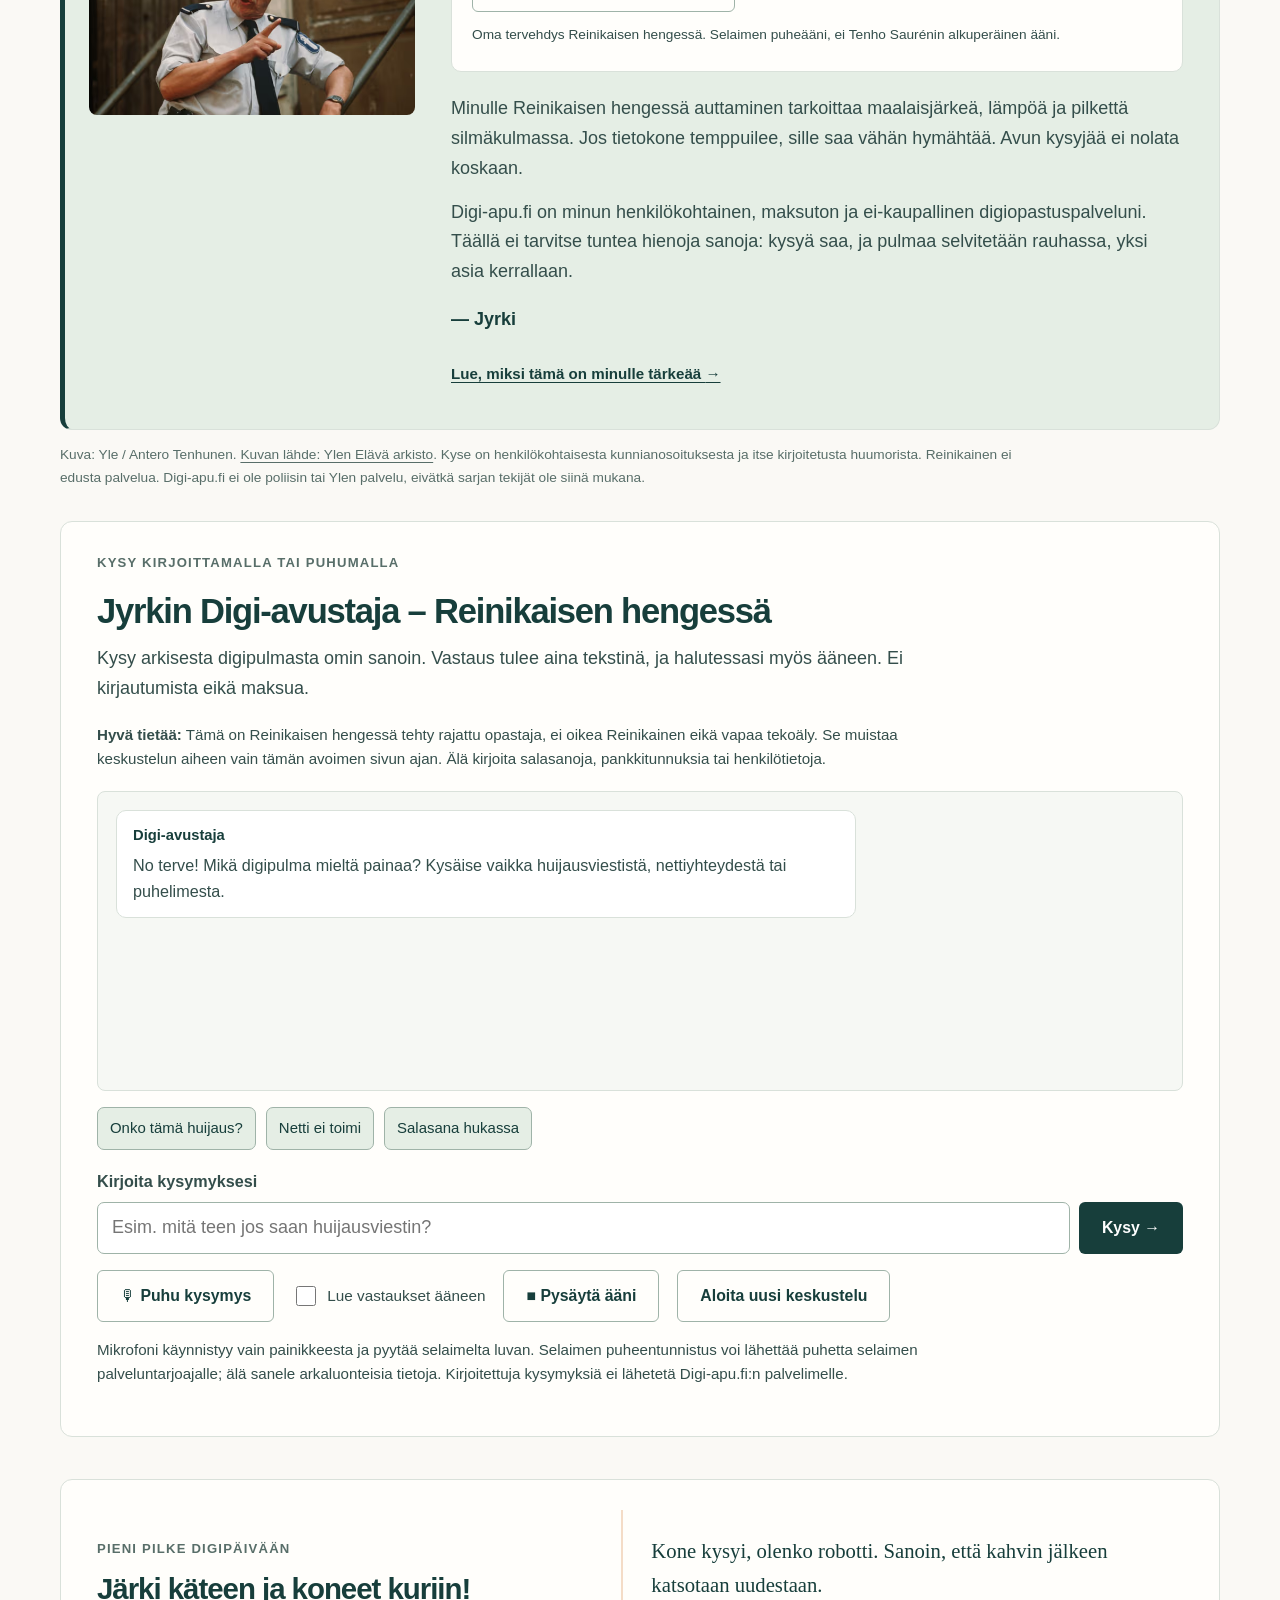
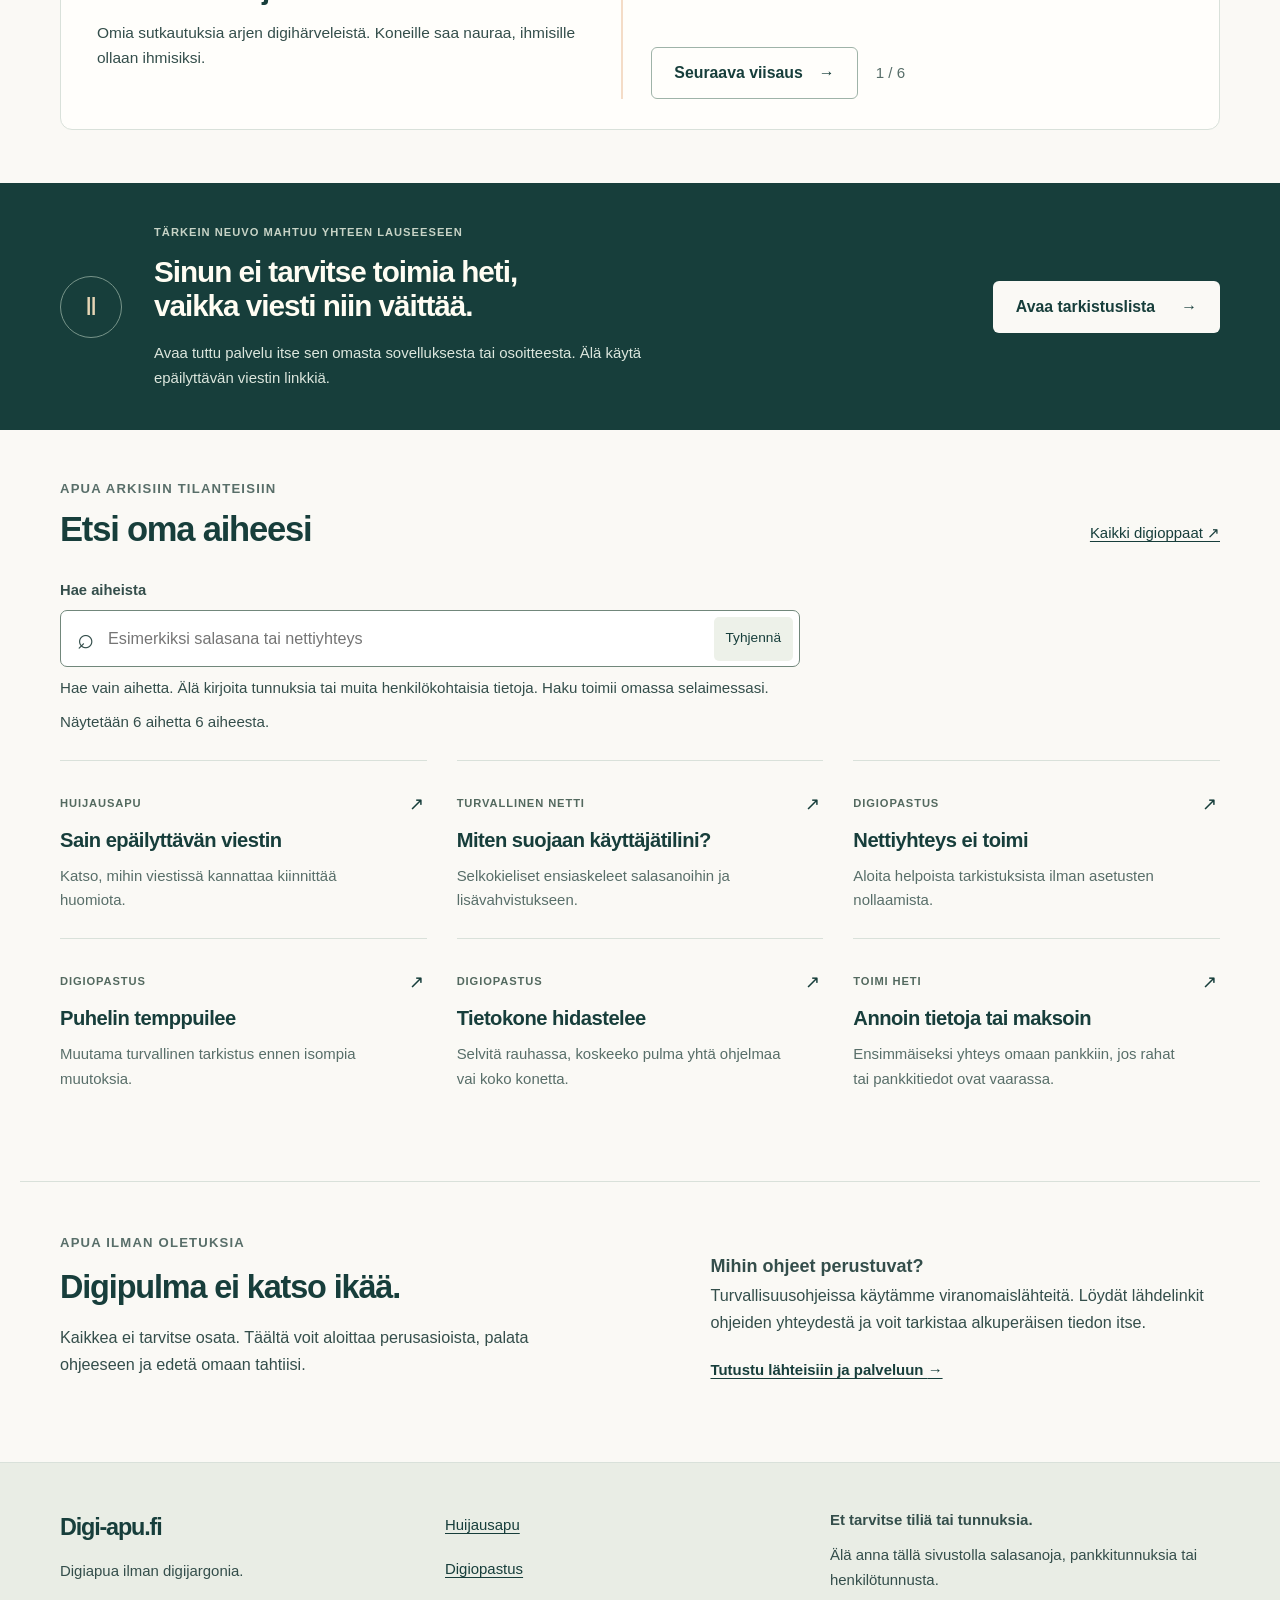
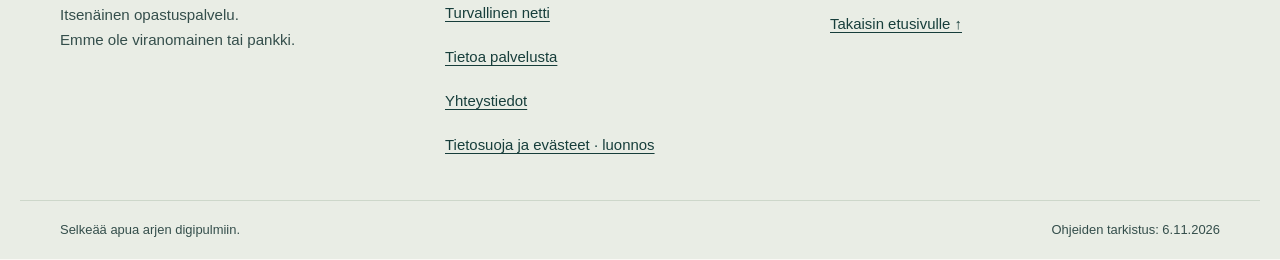
==== commit 46e3c12a: "Zviditelni maksuttomuus ja digiopastuksen aloitus" ====
--- a/site/index.html
+++ b/site/index.html
@@ -6,7 +6,7 @@
 <body><a class="skip" href="#sisalto">Siirry sisältöön</a>
 <header class="header"><div class="wrap header-inner"><a class="brand" href="index.html" aria-label="Digi-apu.fi, etusivu"><span class="brand-mark" aria-hidden="true">d<span>+</span></span><span>Digi-apu<span class="brand-domain">.fi</span></span></a><nav class="main-nav" aria-label="Päävalikko"><a href="huijausapu.html">Huijausapu</a><a href="digiopastus.html">Digiopastus</a><a href="turvallinen-netti.html">Turvallinen netti</a></nav><button class="text-size" id="text-size" type="button" aria-pressed="false" hidden><span aria-hidden="true">A<span class="big-a">A</span></span> Suurenna tekstiä</button></div></header>
 <div class="urgent"><div class="wrap">Annoitko jo tietoja tai maksoitko? <a href="huijausapu.html#jo-tapahtui">Katso heti toimintaohjeet <span aria-hidden="true">→</span></a></div></div>
-<main id="sisalto" tabindex="-1"><section class="hero wrap"><div class="hero-copy"><p class="eyebrow"><span class="dot"></span> Rauhassa. Yksi asia kerrallaan.</p><h1>Tarvitsetko apua<br><span>digimaailmassa?</span></h1><p class="lead">Huijausviesti, epäilyttävä linkki, tietokoneongelma tai puhelimen kummallinen ilmoitus? Digi-apu.fi auttaa ymmärtämään, mistä on kyse ja miten kannattaa toimia.</p><a class="button primary" href="huijausapu.html#opastus">Epäilen huijausta <span aria-hidden="true">→</span></a><p class="hero-foot">Ei kirjautumista. Ei vaikeita sanoja.</p></div><aside class="hero-art" aria-label="Kolme muistettavaa asiaa epäilyttävässä tilanteessa"><span class="art-line line-one" aria-hidden="true"></span><span class="art-line line-two" aria-hidden="true"></span><div class="note-top"><span class="note-icon" aria-hidden="true">✳</span> Sinun ei tarvitse tietää kaikkea.</div><div class="calm-card"><span class="circle-icon"><svg aria-hidden="true" viewBox="0 0 24 24" fill="none" stroke="currentColor" stroke-width="1.6" stroke-linecap="round" stroke-linejoin="round"><path d="M12 3 4 6v6c0 5 8 9 8 9s8-4 8-9V6l-8-3Z"/><path d="m8 12 3 3 5-6"/></svg></span><p class="small caps">Kun jokin epäilyttää</p><h2>Pysähdy.<br>Tarkista.<br>Kysy tarvittaessa.</h2><p>Kiireen voi antaa odottaa.<br>Omat tiedot kannattaa suojata.</p></div><div class="note-bottom"><span aria-hidden="true">✓</span> Apua saa kysyä.</div></aside></section>
+<main id="sisalto" tabindex="-1"><section class="hero wrap"><div class="hero-copy"><p class="eyebrow"><span class="dot"></span> Rauhassa. Yksi asia kerrallaan.</p><h1>Tarvitsetko apua<br><span>digimaailmassa?</span></h1><p class="lead">Huijausviesti, epäilyttävä linkki, tietokoneongelma tai puhelimen kummallinen ilmoitus? Digi-apu.fi auttaa ymmärtämään, mistä on kyse ja miten kannattaa toimia.</p><div class="hero-actions"><a class="button primary" href="huijausapu.html#opastus">Epäilen huijausta <span aria-hidden="true">→</span></a> <a class="button secondary" href="digiopastus.html#opastus">Tarvitsen apua laitteeseen <span aria-hidden="true">→</span></a></div><p class="hero-foot">Maksuton. Ei kirjautumista. Yksi asia kerrallaan.</p></div><aside class="hero-art" aria-label="Kolme muistettavaa asiaa epäilyttävässä tilanteessa"><span class="art-line line-one" aria-hidden="true"></span><span class="art-line line-two" aria-hidden="true"></span><div class="note-top"><span class="note-icon" aria-hidden="true">✳</span> Sinun ei tarvitse tietää kaikkea.</div><div class="calm-card"><span class="circle-icon"><svg aria-hidden="true" viewBox="0 0 24 24" fill="none" stroke="currentColor" stroke-width="1.6" stroke-linecap="round" stroke-linejoin="round"><path d="M12 3 4 6v6c0 5 8 9 8 9s8-4 8-9V6l-8-3Z"/><path d="m8 12 3 3 5-6"/></svg></span><p class="small caps">Kun jokin epäilyttää</p><h2>Pysähdy.<br>Tarkista.<br>Kysy tarvittaessa.</h2><p>Kiireen voi antaa odottaa.<br>Omat tiedot kannattaa suojata.</p></div><div class="note-bottom"><span aria-hidden="true">✓</span> Apua saa kysyä.</div></aside></section>
 <section class="section wrap" aria-labelledby="mista"><div class="section-heading"><div><p class="eyebrow">Lähdetään tästä</p><h2 id="mista">Mihin tarvitset apua?</h2></div><p>Valitse tilannettasi lähinnä oleva aihe.</p></div><div class="paths">
 <a class="path path-scam" href="huijausapu.html#opastus"><div class="path-top"><span class="path-icon"><svg aria-hidden="true" viewBox="0 0 24 24" fill="none" stroke="currentColor" stroke-width="1.6" stroke-linecap="round" stroke-linejoin="round"><path d="M12 3 4 6v6c0 5 8 9 8 9s8-4 8-9V6l-8-3Z"/><path d="m8 12 3 3 5-6"/></svg></span><span class="path-number">01</span></div><h3>Epäilen huijausta</h3><p>Tekstiviesti, sähköposti, puhelu tai verkkokauppa tuntuu epäilyttävältä.</p><span class="path-link">Aloita huijausapu <span aria-hidden="true">→</span></span></a>
 <a class="path" href="digiopastus.html#opastus"><div class="path-top"><span class="path-icon"><svg aria-hidden="true" viewBox="0 0 24 24" fill="none" stroke="currentColor" stroke-width="1.6" stroke-linecap="round" stroke-linejoin="round"><rect x="3" y="4" width="18" height="13" rx="2"/><path d="M8 21h8m-4-4v4"/></svg></span><span class="path-number">02</span></div><h3>Tarvitsen digiopastusta</h3><p>Tietokone, puhelin, sähköposti tai nettiyhteys ei toimi kuten pitäisi.</p><span class="path-link">Aloita vaiheittainen opastus <span aria-hidden="true">→</span></span></a>
@@ -15,13 +15,13 @@
 <div class="tribute-card"><a class="tribute-photo" href="tietoa.html#reinikaisen-hengessa"><img src="assets/reinikainen.avif" alt="Tenho Saurén konstaapeli Reinikaisena poliisiasussa." width="720" height="404" loading="lazy" decoding="async"></a><div class="tribute-copy">
 <p class="eyebrow">Jyrkin henkilökohtainen kunnianosoitus</p>
 <h2 id="reinikainen-kortti">Auttamista Reinikaisen hengessä</h2>
-<p class="tribute-lead">Kone saa olla monimutkainen. Avun ei tarvitse olla.</p>
-<p class="tribute-sutkaus">”Annas pullo vissyä! Vai onkos nekin jo viety?”</p>
-<div class="tribute-voice" aria-label="Tervetulotoivotuksen kuuntelu">
-<p class="tribute-voice-script" id="reinikainen-tervetuloa-teksti">Terve! Ja tervetuloa Digi-apuun! Täällä ei tarvitse osata kaiken maailman tietokonekonsteja. Jos kone alkaa temppuilla, niin katsotaan rauhassa, mikä sitä oikein riivaa!</p>
-<div class="tribute-voice-controls"><button class="button secondary" id="reinikainen-voice-toggle" type="button">▶ Kuuntele tervetulotoivotus</button><label class="tribute-voice-choice" id="reinikainen-voice-choice-label" for="reinikainen-voice-choice" hidden>Ääni <select id="reinikainen-voice-choice" aria-label="Valitse suomenkielinen ääni"></select></label></div>
-<p class="small" id="reinikainen-voice-note">Oma tervehdys Reinikaisen hengessä. Selaimen puheääni, ei Tenho Saurénin alkuperäinen ääni.</p>
-<p class="small" id="reinikainen-voice-status" role="status" aria-live="polite"></p>
+<p class="tribute-lead">Kone saa olla monimutkainen. Avun ei tarvitse olla.</p>
+<p class="tribute-sutkaus">”Annas pullo vissyä! Vai onkos nekin jo viety?”</p>
+<div class="tribute-voice" aria-label="Tervetulotoivotuksen kuuntelu">
+<p class="tribute-voice-script" id="reinikainen-tervetuloa-teksti">Terve! Ja tervetuloa Digi-apuun! Täällä ei tarvitse osata kaiken maailman tietokonekonsteja. Jos kone alkaa temppuilla, niin katsotaan rauhassa, mikä sitä oikein riivaa!</p>
+<div class="tribute-voice-controls"><button class="button secondary" id="reinikainen-voice-toggle" type="button">▶ Kuuntele tervetulotoivotus</button><label class="tribute-voice-choice" id="reinikainen-voice-choice-label" for="reinikainen-voice-choice" hidden>Ääni <select id="reinikainen-voice-choice" aria-label="Valitse suomenkielinen ääni"></select></label></div>
+<p class="small" id="reinikainen-voice-note">Oma tervehdys Reinikaisen hengessä. Selaimen puheääni, ei Tenho Saurénin alkuperäinen ääni.</p>
+<p class="small" id="reinikainen-voice-status" role="status" aria-live="polite"></p>
 </div>
 <p>Minulle Reinikaisen hengessä auttaminen tarkoittaa maalaisjärkeä, lämpöä ja pilkettä silmäkulmassa. Jos tietokone temppuilee, sille saa vähän hymähtää. Avun kysyjää ei nolata koskaan.</p>
 <p>Digi-apu.fi on minun henkilökohtainen, maksuton ja ei-kaupallinen digiopastuspalveluni. Täällä ei tarvitse tuntea hienoja sanoja: kysyä saa, ja pulmaa selvitetään rauhassa, yksi asia kerrallaan.</p>
@@ -30,31 +30,31 @@
 </div></div>
 <p class="tribute-credit">Kuva: Yle / Antero Tenhunen. <a href="https://yle.fi/a/20-272660" rel="noreferrer">Kuvan lähde: Ylen Elävä arkisto</a>. Kyse on henkilökohtaisesta kunnianosoituksesta ja itse kirjoitetusta huumorista. Reinikainen ei edusta palvelua. Digi-apu.fi ei ole poliisin tai Ylen palvelu, eivätkä sarjan tekijät ole siinä mukana.</p>
 </section>
-<section class="wrap reinikainen-chat-section" id="reinikainen-chat" aria-labelledby="reinikainen-chat-title">
-<div class="reinikainen-chat-card">
-<p class="eyebrow">Kysy kirjoittamalla tai puhumalla</p>
-<h2 id="reinikainen-chat-title">Jyrkin Digi-avustaja – Reinikaisen hengessä</h2>
-<p>Kysy arkisesta digipulmasta omin sanoin. Vastaus tulee aina tekstinä, ja halutessasi myös ääneen. Ei kirjautumista eikä maksua.</p>
-<p class="small"><strong>Hyvä tietää:</strong> Tämä on Reinikaisen hengessä tehty rajattu opastaja, ei oikea Reinikainen eikä vapaa tekoäly. Se muistaa keskustelun aiheen vain tämän avoimen sivun ajan. Älä kirjoita salasanoja, pankkitunnuksia tai henkilötietoja.</p>
-<div class="reinikainen-chat-log" id="reinikainen-chat-log" role="log" aria-label="Keskustelu" aria-live="polite" aria-relevant="additions text">
-<div class="reinikainen-chat-message helper"><strong>Digi-avustaja</strong><p>No terve! Mikä digipulma mieltä painaa? Kysäise vaikka huijausviestistä, nettiyhteydestä tai puhelimesta.</p></div>
-</div>
-<div class="reinikainen-chat-examples" aria-label="Esimerkkikysymykset">
-<button type="button" data-reinikainen-example="Onko tämä Digi-apu huijaus?">Onko tämä huijaus?</button>
-<button type="button" data-reinikainen-example="Netti ei toimi">Netti ei toimi</button>
-<button type="button" data-reinikainen-example="Unohdin salasanani">Salasana hukassa</button>
-</div>
-<form class="reinikainen-chat-form">
-<label for="reinikainen-chat-input">Kirjoita kysymyksesi</label>
-<div class="reinikainen-chat-input-row"><input id="reinikainen-chat-input" type="text" maxlength="300" autocomplete="off" placeholder="Esim. mitä teen jos saan huijausviestin?" required><button type="submit" class="button primary">Kysy →</button></div>
-</form>
-<div class="reinikainen-chat-settings">
-<button id="reinikainen-chat-mic" class="button secondary" type="button" hidden>🎙 Puhu kysymys</button>
-<label><input id="reinikainen-chat-voice" type="checkbox"> Lue vastaukset ääneen</label><button id="reinikainen-chat-stop" class="button secondary" type="button">■ Pysäytä ääni</button><button id="reinikainen-chat-reset" class="button secondary" type="button">Aloita uusi keskustelu</button>
-</div>
-<p class="small">Mikrofoni käynnistyy vain painikkeesta ja pyytää selaimelta luvan. Selaimen puheentunnistus voi lähettää puhetta selaimen palveluntarjoajalle; älä sanele arkaluonteisia tietoja. Kirjoitettuja kysymyksiä ei lähetetä Digi-apu.fi:n palvelimelle.</p>
-<p class="small" id="reinikainen-chat-status" role="status" aria-live="polite"></p>
-</div></section>
+<section class="wrap reinikainen-chat-section" id="reinikainen-chat" aria-labelledby="reinikainen-chat-title">
+<div class="reinikainen-chat-card">
+<p class="eyebrow">Kysy kirjoittamalla tai puhumalla</p>
+<h2 id="reinikainen-chat-title">Jyrkin Digi-avustaja – Reinikaisen hengessä</h2>
+<p>Kysy arkisesta digipulmasta omin sanoin. Vastaus tulee aina tekstinä, ja halutessasi myös ääneen. Ei kirjautumista eikä maksua.</p>
+<p class="small"><strong>Hyvä tietää:</strong> Tämä on Reinikaisen hengessä tehty rajattu opastaja, ei oikea Reinikainen eikä vapaa tekoäly. Se muistaa keskustelun aiheen vain tämän avoimen sivun ajan. Älä kirjoita salasanoja, pankkitunnuksia tai henkilötietoja.</p>
+<div class="reinikainen-chat-log" id="reinikainen-chat-log" role="log" aria-label="Keskustelu" aria-live="polite" aria-relevant="additions text">
+<div class="reinikainen-chat-message helper"><strong>Digi-avustaja</strong><p>No terve! Mikä digipulma mieltä painaa? Kysäise vaikka huijausviestistä, nettiyhteydestä tai puhelimesta.</p></div>
+</div>
+<div class="reinikainen-chat-examples" aria-label="Esimerkkikysymykset">
+<button type="button" data-reinikainen-example="Onko tämä Digi-apu huijaus?">Onko tämä huijaus?</button>
+<button type="button" data-reinikainen-example="Netti ei toimi">Netti ei toimi</button>
+<button type="button" data-reinikainen-example="Unohdin salasanani">Salasana hukassa</button>
+</div>
+<form class="reinikainen-chat-form">
+<label for="reinikainen-chat-input">Kirjoita kysymyksesi</label>
+<div class="reinikainen-chat-input-row"><input id="reinikainen-chat-input" type="text" maxlength="300" autocomplete="off" placeholder="Esim. mitä teen jos saan huijausviestin?" required><button type="submit" class="button primary">Kysy →</button></div>
+</form>
+<div class="reinikainen-chat-settings">
+<button id="reinikainen-chat-mic" class="button secondary" type="button" hidden>🎙 Puhu kysymys</button>
+<label><input id="reinikainen-chat-voice" type="checkbox"> Lue vastaukset ääneen</label><button id="reinikainen-chat-stop" class="button secondary" type="button">■ Pysäytä ääni</button><button id="reinikainen-chat-reset" class="button secondary" type="button">Aloita uusi keskustelu</button>
+</div>
+<p class="small">Mikrofoni käynnistyy vain painikkeesta ja pyytää selaimelta luvan. Selaimen puheentunnistus voi lähettää puhetta selaimen palveluntarjoajalle; älä sanele arkaluonteisia tietoja. Kirjoitettuja kysymyksiä ei lähetetä Digi-apu.fi:n palvelimelle.</p>
+<p class="small" id="reinikainen-chat-status" role="status" aria-live="polite"></p>
+</div></section>
 <section class="wrap wisdom" aria-labelledby="viisaus-otsikko">
 <div class="wisdom-card"><div class="wisdom-intro"><p class="eyebrow">Pieni pilke digipäivään</p>
 <h2 id="viisaus-otsikko">Järki käteen ja koneet kuriin!</h2>
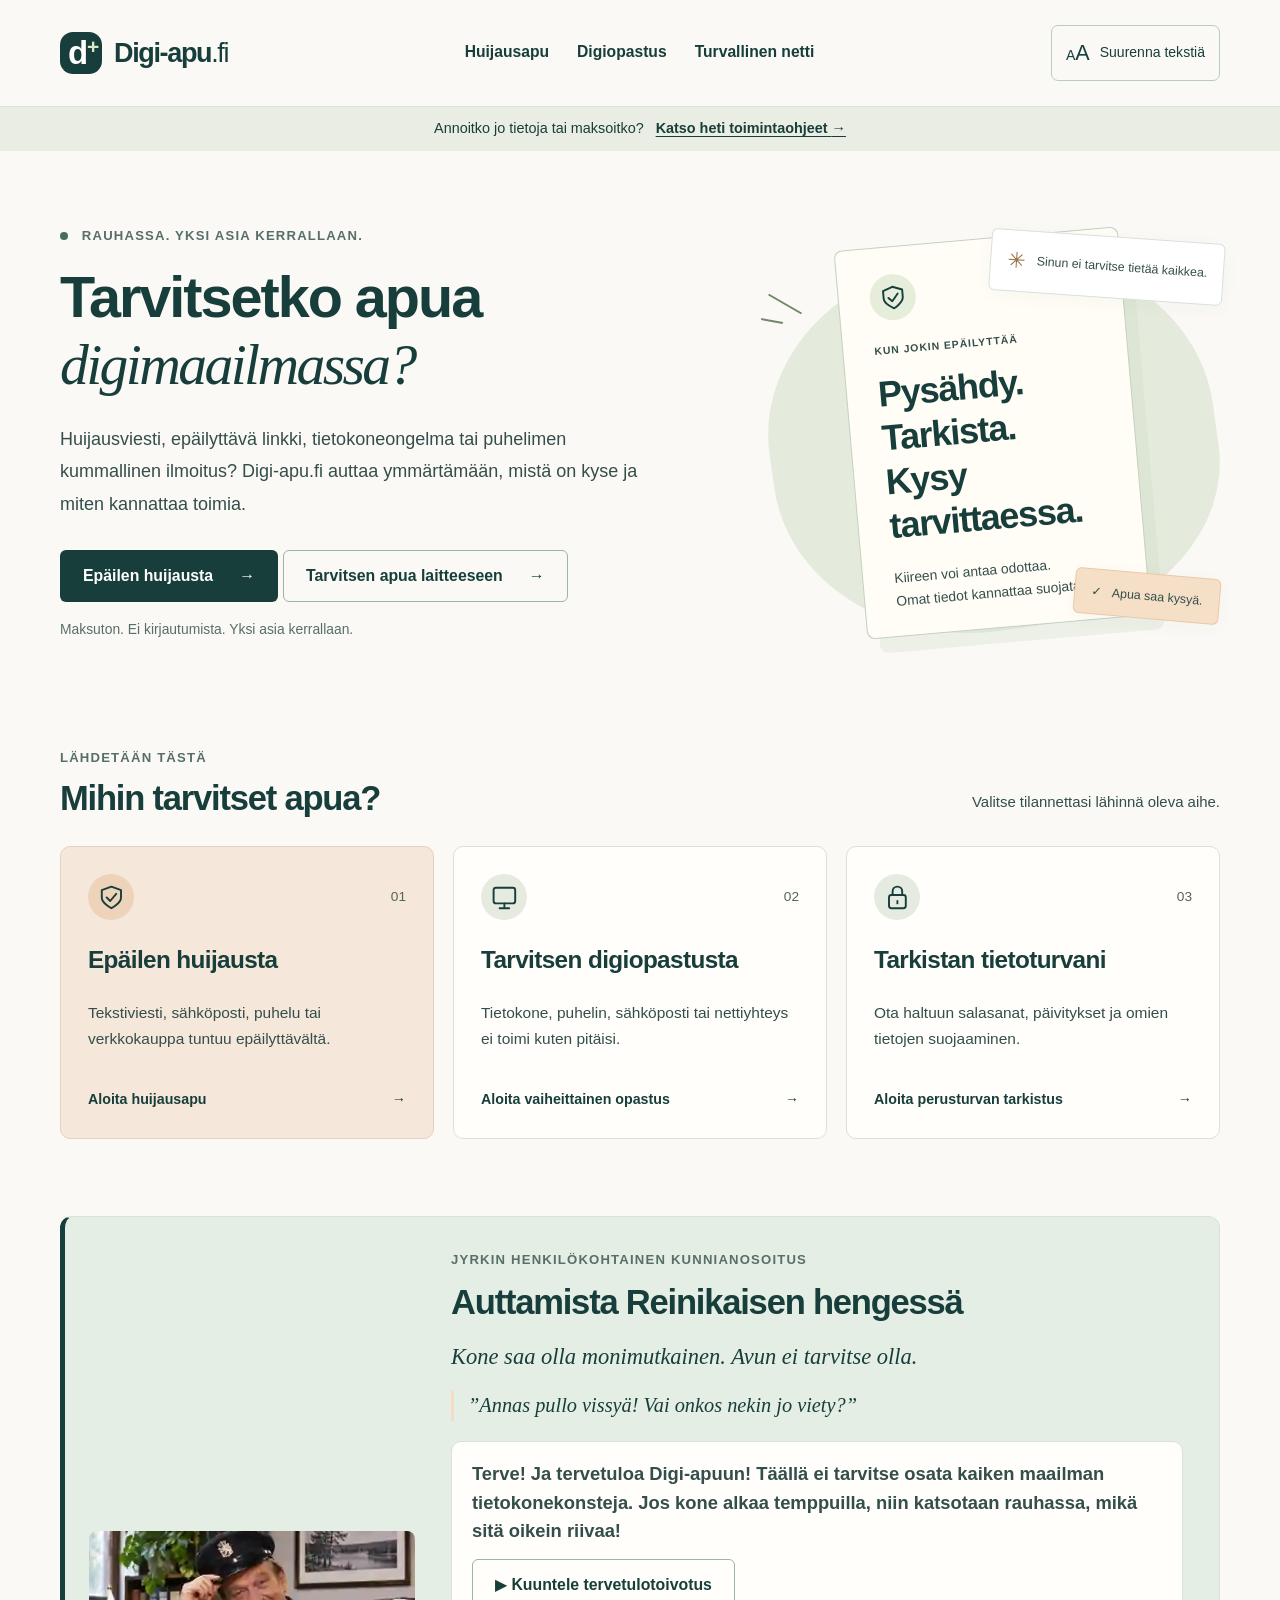
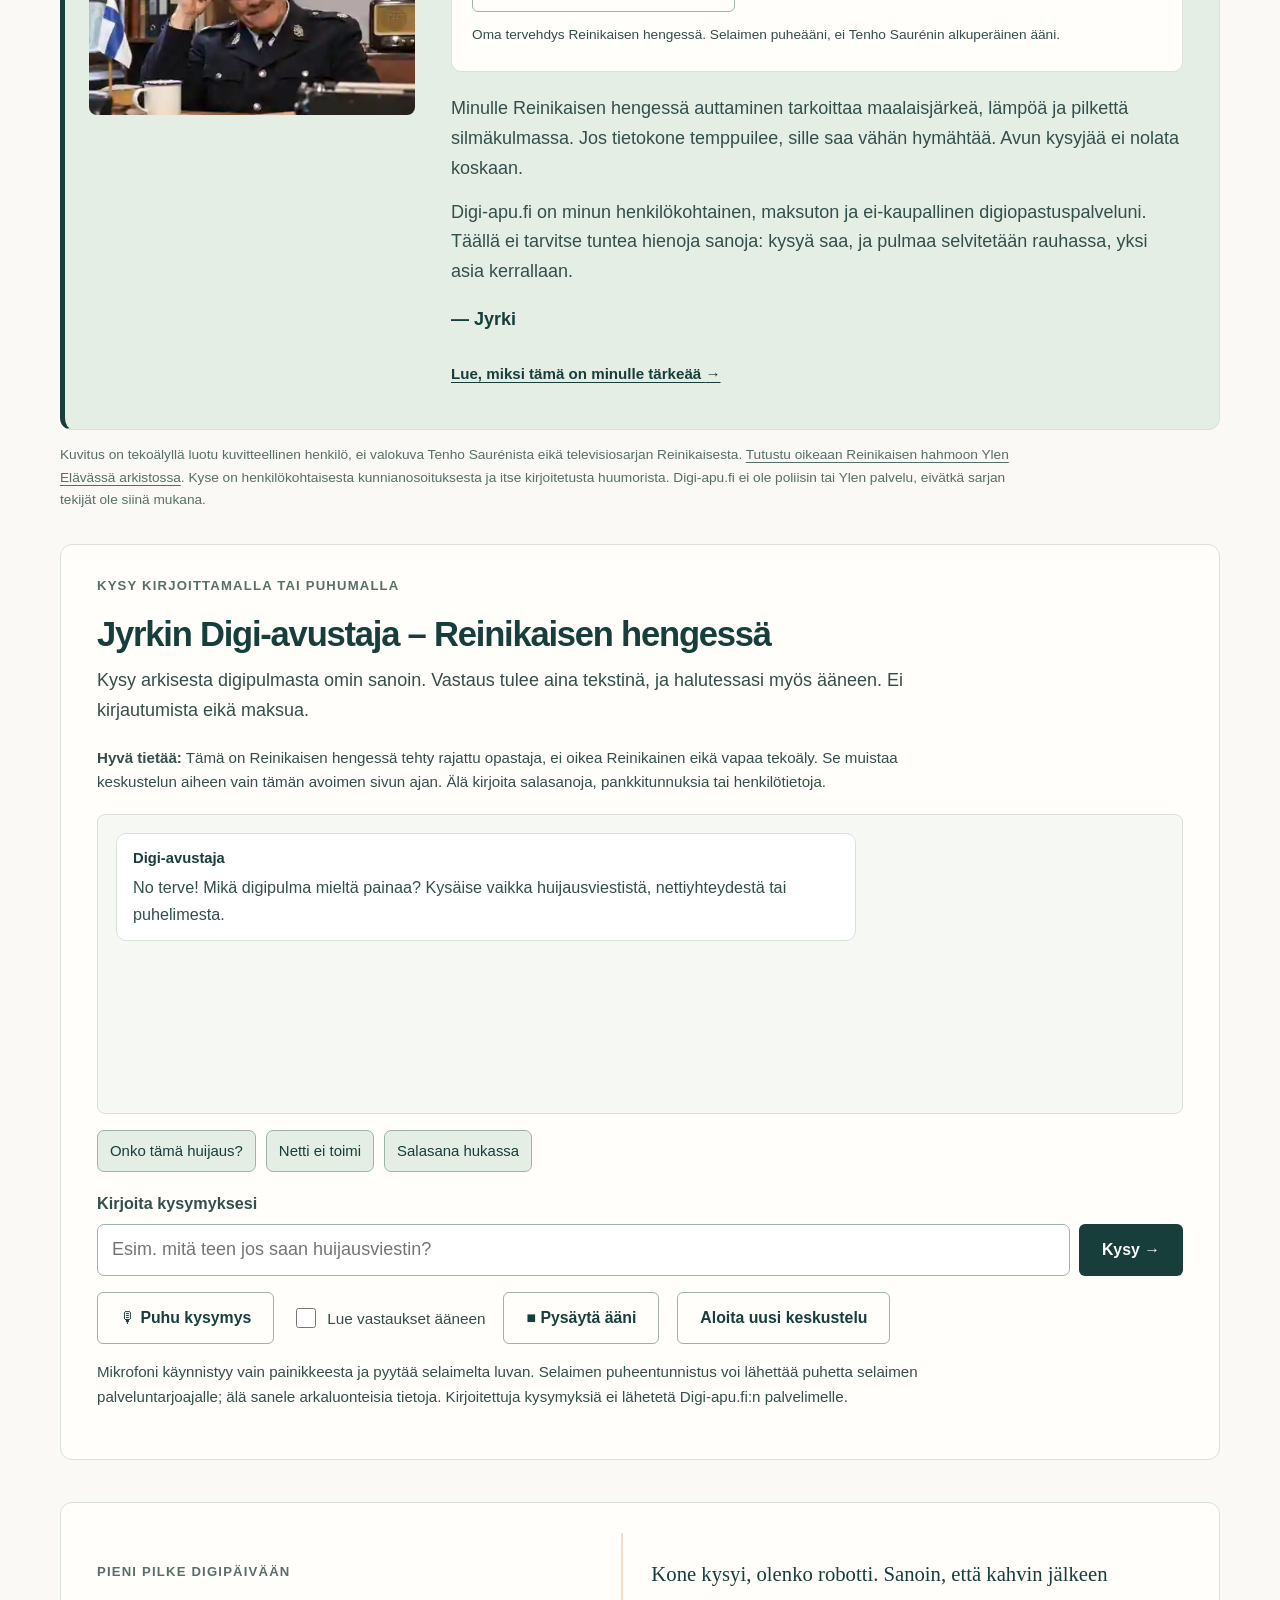
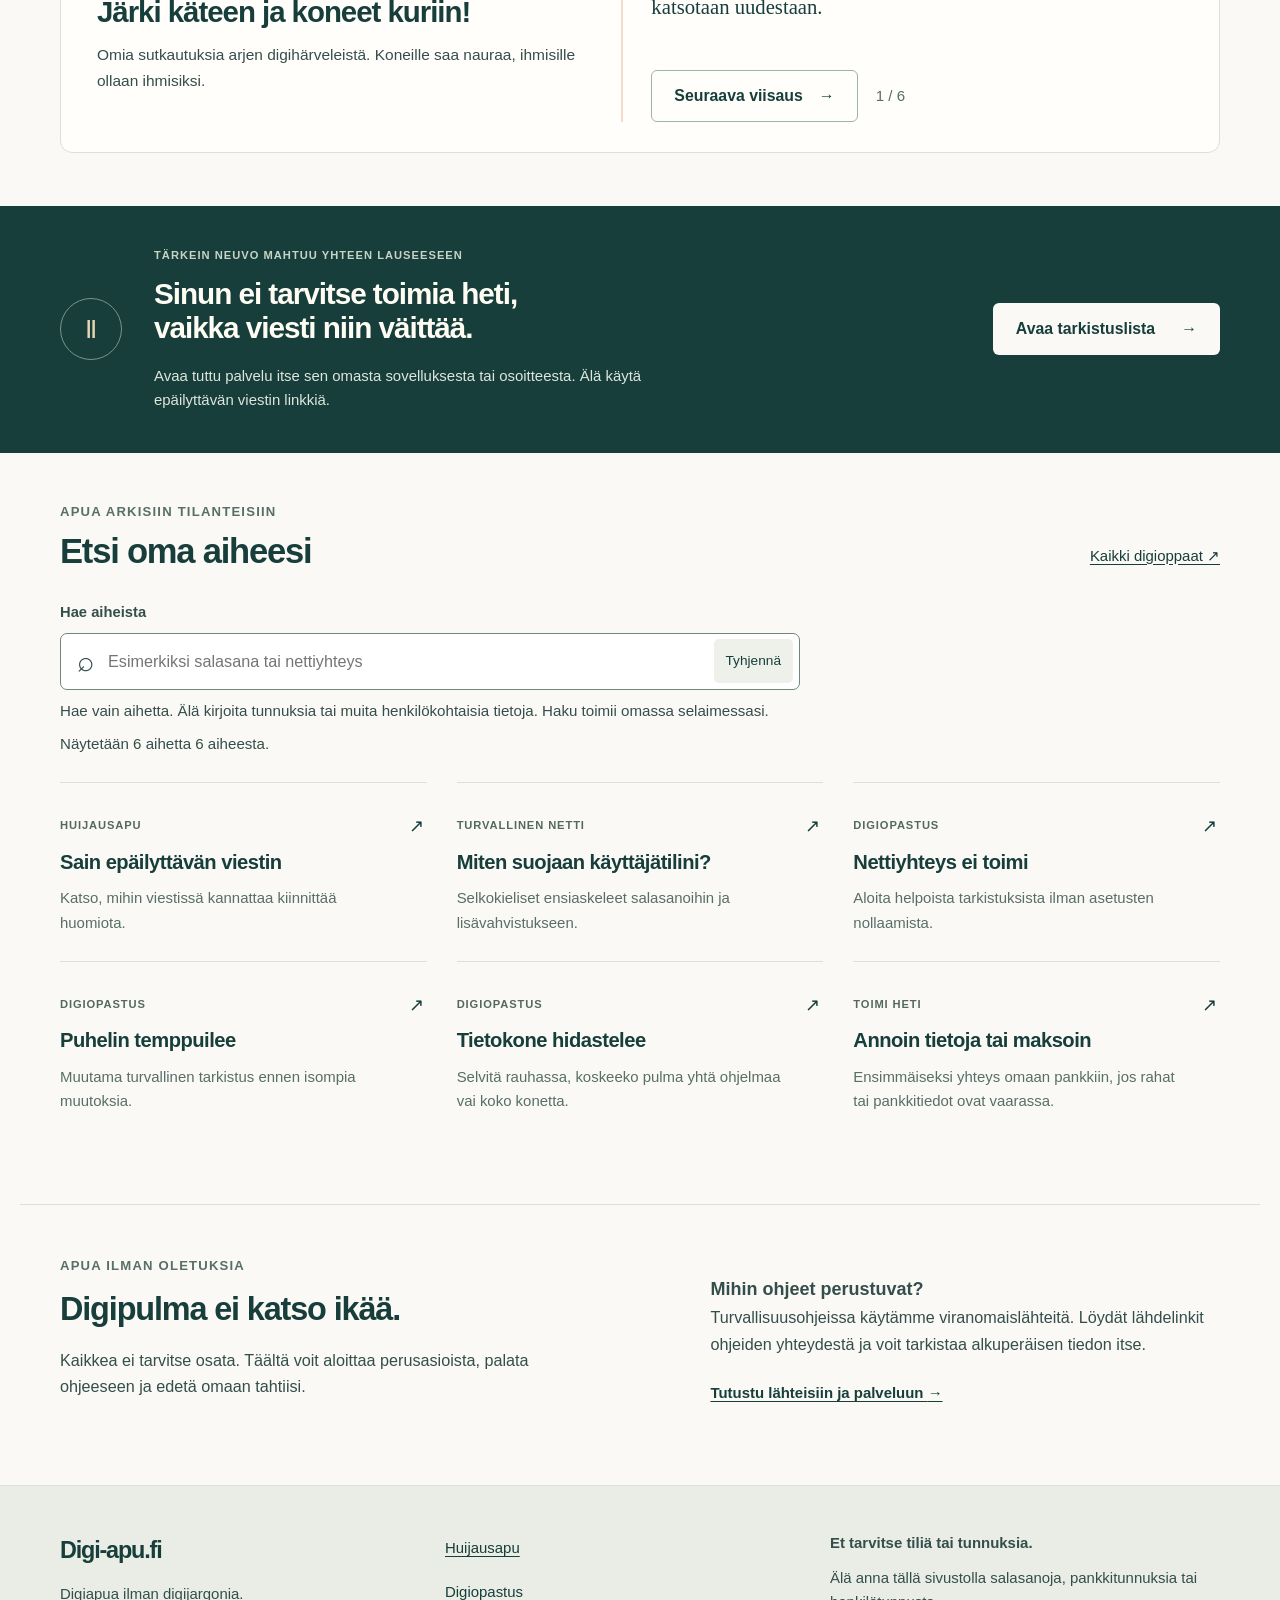
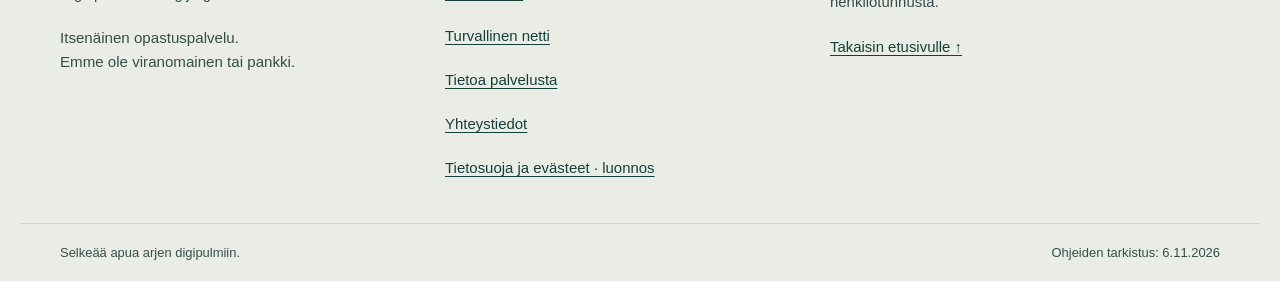
==== commit 287397eb: "Korvaa Ylen Reinikainen-kuva omalla kuvitteellisella kuvituksella" ====
--- a/site/index.html
+++ b/site/index.html
@@ -1,5 +1,6 @@
 <!doctype html>
 <html lang="fi"><head><meta charset="utf-8"><meta name="viewport" content="width=device-width,initial-scale=1">
+<link rel="canonical" href="https://digi-apu.fi/">
 <title>Digiapua ilman digijargonia · Digi-apu.fi</title><meta name="description" content="Selkeää apua huijausviesteihin, tietokoneen ja puhelimen pulmiin sekä turvalliseen netinkäyttöön.">
 <meta name="referrer" content="no-referrer"><link rel="icon" href="assets/favicon.svg" type="image/svg+xml">
 <link rel="stylesheet" href="assets/styles.css?v=9bdbaa25be"><link rel="stylesheet" href="assets/reinikainen.css?v=5"><script src="assets/app.js?v=ad53ecd3b7" defer></script><script src="assets/wisdom.js?v=1" defer></script><script src="assets/reinikainen-voice.js?v=1" defer></script><script src="assets/reinikainen-brain.js?v=1" defer></script><script src="assets/reinikainen-chat.js?v=3" defer></script></head>
@@ -12,7 +13,7 @@
 <a class="path" href="digiopastus.html#opastus"><div class="path-top"><span class="path-icon"><svg aria-hidden="true" viewBox="0 0 24 24" fill="none" stroke="currentColor" stroke-width="1.6" stroke-linecap="round" stroke-linejoin="round"><rect x="3" y="4" width="18" height="13" rx="2"/><path d="M8 21h8m-4-4v4"/></svg></span><span class="path-number">02</span></div><h3>Tarvitsen digiopastusta</h3><p>Tietokone, puhelin, sähköposti tai nettiyhteys ei toimi kuten pitäisi.</p><span class="path-link">Aloita vaiheittainen opastus <span aria-hidden="true">→</span></span></a>
 <a class="path" href="turvallinen-netti.html#opastus"><div class="path-top"><span class="path-icon"><svg aria-hidden="true" viewBox="0 0 24 24" fill="none" stroke="currentColor" stroke-width="1.6" stroke-linecap="round" stroke-linejoin="round"><rect x="5" y="10" width="14" height="11" rx="2"/><path d="M8 10V7a4 4 0 0 1 8 0v3m-4 5v2"/></svg></span><span class="path-number">03</span></div><h3>Tarkistan tietoturvani</h3><p>Ota haltuun salasanat, päivitykset ja omien tietojen suojaaminen.</p><span class="path-link">Aloita perusturvan tarkistus <span aria-hidden="true">→</span></span></a></div></section>
 <section class="wrap tribute" id="reinikainen" aria-labelledby="reinikainen-kortti">
-<div class="tribute-card"><a class="tribute-photo" href="tietoa.html#reinikaisen-hengessa"><img src="assets/reinikainen.avif" alt="Tenho Saurén konstaapeli Reinikaisena poliisiasussa." width="720" height="404" loading="lazy" decoding="async"></a><div class="tribute-copy">
+<div class="tribute-card"><a class="tribute-photo" href="tietoa.html#reinikaisen-hengessa"><img src="assets/digi-avustaja.webp" alt="Tekoälyllä luotu kuvitteellinen, hyväntuulinen vanhan ajan konstaapeli työpöytänsä ääressä." width="400" height="225" loading="lazy" decoding="async"></a><div class="tribute-copy">
 <p class="eyebrow">Jyrkin henkilökohtainen kunnianosoitus</p>
 <h2 id="reinikainen-kortti">Auttamista Reinikaisen hengessä</h2>
 <p class="tribute-lead">Kone saa olla monimutkainen. Avun ei tarvitse olla.</p>
@@ -28,7 +29,7 @@
 <p class="tribute-signature">— Jyrki</p>
 <a class="tribute-link" href="tietoa.html#reinikaisen-hengessa">Lue, miksi tämä on minulle tärkeää <span aria-hidden="true">→</span></a>
 </div></div>
-<p class="tribute-credit">Kuva: Yle / Antero Tenhunen. <a href="https://yle.fi/a/20-272660" rel="noreferrer">Kuvan lähde: Ylen Elävä arkisto</a>. Kyse on henkilökohtaisesta kunnianosoituksesta ja itse kirjoitetusta huumorista. Reinikainen ei edusta palvelua. Digi-apu.fi ei ole poliisin tai Ylen palvelu, eivätkä sarjan tekijät ole siinä mukana.</p>
+<p class="tribute-credit">Kuvitus on tekoälyllä luotu kuvitteellinen henkilö, ei valokuva Tenho Saurénista eikä televisiosarjan Reinikaisesta. <a href="https://yle.fi/a/20-272660" rel="noreferrer">Tutustu oikeaan Reinikaisen hahmoon Ylen Elävässä arkistossa</a>. Kyse on henkilökohtaisesta kunnianosoituksesta ja itse kirjoitetusta huumorista. Digi-apu.fi ei ole poliisin tai Ylen palvelu, eivätkä sarjan tekijät ole siinä mukana.</p>
 </section>
 <section class="wrap reinikainen-chat-section" id="reinikainen-chat" aria-labelledby="reinikainen-chat-title">
 <div class="reinikainen-chat-card">
